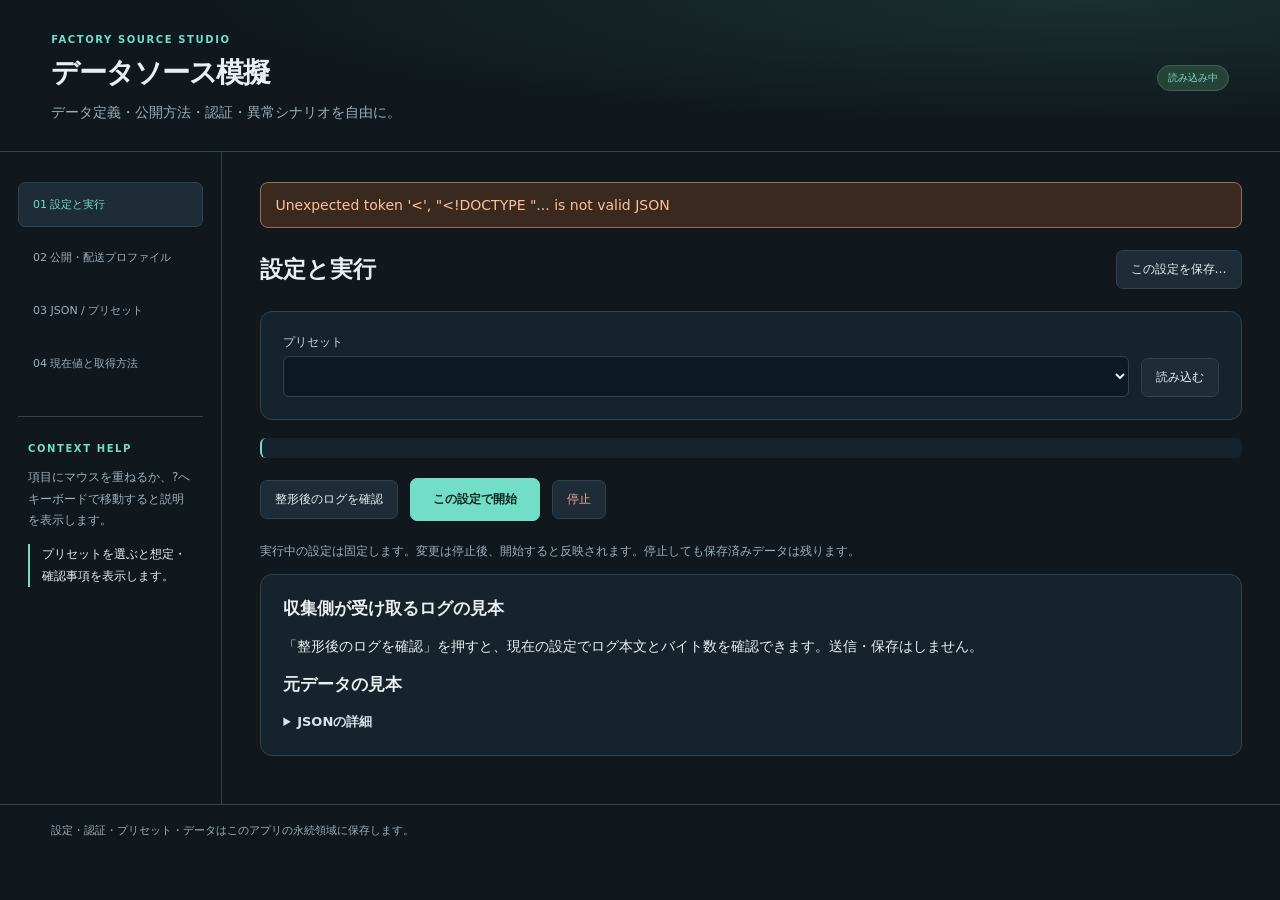
==== static/index.html @ 5a0f6f13 "ログの送信形式を確認しファイル書き込み失敗を再試行する" ====
<!doctype html>
<html lang="ja">
  <!-- 表示骨格とDOM識別子。app.jsが値を読み書きし、style.cssが配置を決める。 -->
  <head>
    <meta charset="utf-8" />
    <meta name="viewport" content="width=device-width,initial-scale=1" />
    <title>Factory Source Studio</title>
    <link rel="stylesheet" href="/static/style.css" />
    <script src="/static/app.js" defer></script>
  </head>
  <body>
    <header>
      <div>
        <span class="eyebrow">FACTORY SOURCE STUDIO</span>
        <h1 id="title">データソース模擬</h1>
        <p>データ定義・公開方法・認証・異常シナリオを自由に。</p>
      </div>
      <span id="status" class="badge">読み込み中</span>
    </header>
    <div class="layout">
      <!-- 設定・JSON・公開先などの画面切替と、現在の文脈に応じたヘルプ。 -->
      <aside>
        <nav>
          <button data-tab="generate" class="nav active">01 設定と実行</button
          ><button data-tab="profiles" class="nav">
            02 公開・配送プロファイル</button
          ><button data-tab="json" class="nav">03 JSON / プリセット</button
          ><button data-tab="monitor" class="nav">04 現在値と取得方法</button>
        </nav>
        <div class="aside-note">
          <span class="eyebrow">CONTEXT HELP</span>
          <p>
            項目にマウスを重ねるか、?へキーボードで移動すると説明を表示します。
          </p>
          <p id="contextHelp">プリセットを選ぶと想定・確認事項を表示します。</p>
        </div>
      </aside>
      <main>
        <div id="notice" role="status" aria-live="polite"></div>
        <section id="generate" class="tab active">
          <div class="section-head">
            <h2>設定と実行</h2>
            <button id="toJson">この設定を保存…</button>
          </div>
          <div class="toolbar card">
            <label>プリセット<select id="presetSelect"></select></label
            ><button id="loadPreset">読み込む</button>
          </div>
          <p id="presetDetails" class="note"></p>
          <form id="specForm"><div id="editor"></div></form>
          <div class="actionbar">
            <button id="preview">整形後のログを確認</button
            ><button id="start" class="primary">この設定で開始</button
            ><button id="stop" class="danger">停止</button>
          </div>
          <p class="muted">
            実行中の設定は固定します。変更は停止後、開始すると反映されます。停止しても保存済みデータは残ります。
          </p>
          <div class="card">
            <h3>収集側が受け取るログの見本</h3>
            <div id="logPreview" aria-live="polite">
              <p>「整形後のログを確認」を押すと、現在の設定でログ本文とバイト数を確認できます。送信・保存はしません。</p>
            </div>
            <h3>元データの見本</h3>
            <div id="previewTable" class="table-scroll"></div>
            <details>
              <summary>JSONの詳細</summary>
              <pre id="result"></pre>
            </details>
          </div>
        </section>
        <section id="profiles" class="tab">
          <div class="section-head">
            <h2>公開・配送・取得用の認証</h2>
            <button id="newProfile">＋ 新規</button>
          </div>
          <p class="intro">
            このアプリが公開するサーバーと、外部への配送先を設定します。管理画面はログイン不要です。保存後、停止・開始すると適用されます。
          </p>
          <div class="toolbar card">
            <label
              >保存済みプロファイル<select id="profileSelect"></select></label
            ><button id="editProfile">読み込む</button>
          </div>
          <form id="profileForm" class="card grid"></form>
          <p id="secretState" class="muted"></p>
          <div class="actionbar">
            <button id="saveProfile" class="primary">プロファイルを保存</button
            ><button id="exportProfile">認証情報なしでJSONを書き出す</button>
          </div>
          <details class="card">
            <summary>証明書・鍵・設定ファイルを配置</summary>
            <p class="muted">
              connection-files内へ権限600で保存します。内容は読み戻せません。同じ配置名で更新します。
            </p>
            <div class="grid">
              <label data-help="PEM/DER証明書、秘密鍵、CA証明書等。1MiBまで。"
                >ファイル<input id="certFile" type="file" /></label
              ><label
                data-help="connection-filesからの相対パス。例: server.der、server-key.pem。"
                >配置名<input id="certName" placeholder="server.der"
              /></label>
            </div>
            <button id="uploadFile">配置</button>
          </details>
        </section>
        <section id="json" class="tab">
          <h2>プリセットJSON</h2>
          <div class="card">
            <label
              data-help="保存するID。英数字・ハイフン・下線。同じIDは更新します。"
              >プリセットID<input id="presetId" value="my-preset" /></label
            ><label
              >JSONファイルを読み込む<input
                id="importJson"
                type="file"
                accept=".json,application/json" /></label
            ><label
              data-help="生成条件と設定を完全なJSONで編集。認証情報は別のプロファイルに保存します。"
              >設定JSON<textarea
                id="jsonText"
                rows="28"
                spellcheck="false"
                class="code"
              ></textarea>
            </label>
            <div class="actionbar">
              <button id="applyJson">JSONを画面へ反映</button
              ><button id="savePreset" class="primary">
                プリセットとして保存</button
              ><button id="exportJson">JSONを書き出す</button>
            </div>
          </div>
        </section>
        <section id="monitor" class="tab">
          <h2>現在値と取得方法</h2>
          <div class="card">
            <h3>公開インターフェース</h3>
            <pre id="interfaces"></pre>
            <p class="muted">
              HOSTとPORTはホスト側の公開アドレスに置き換えてください。取得用の認証はプロファイルで選択できます。
            </p>
          </div>
          <div class="card">
            <h3>最近のデータ</h3>
            <div id="currentTable" class="table-scroll"></div>
          </div>
          <details class="card">
            <summary>状態の詳細</summary>
            <pre id="stateJson"></pre>
          </details>
        </section>
      </main>
    </div>
    <div id="tooltip" role="tooltip" hidden></div>
    <footer>
      設定・認証・プリセット・データはこのアプリの永続領域に保存します。
    </footer>
  </body>
</html>
---- static/style.css ----
/* 画面共通の色・配置・入力部品を定義する。JSはactive等のクラスを切り替えるだけで、表示の見た目はここが担当する。 */
:root {
  color-scheme: dark;
  --bg: #10171d;
  --panel: #17232c;
  --panel2: #1d2c36;
  --line: #30434f;
  --ink: #e8f0f2;
  --muted: #9dafbb;
  --accent: #72dec7;
  --warn: #f7c783;
  font-family: Inter, "Noto Sans JP", system-ui, sans-serif;
  font-size: 14px;
}
* {
  box-sizing: border-box;
}
body {
  margin: 0;
  background: var(--bg);
  color: var(--ink);
}
header {
  padding: 30px 4vw 26px;
  border-bottom: 1px solid var(--line);
  display: flex;
  justify-content: space-between;
  align-items: center;
  background: radial-gradient(ellipse at 85% 0, #20473e88, transparent 60%);
}
h1 {
  font-size: 28px;
  letter-spacing: -0.04em;
  margin: 8px 0;
}
h2 {
  font-size: 23px;
  margin: 6px 0;
}
h3 {
  font-size: 17px;
  margin: 0 0 14px;
}
p {
  line-height: 1.8;
}
.eyebrow {
  font-size: 10px;
  letter-spacing: 0.16em;
  color: var(--accent);
  font-weight: 700;
}
.version {
  margin-left: 12px;
  color: var(--muted);
}
header p {
  margin: 0;
  color: var(--muted);
}
.layout {
  display: grid;
  grid-template-columns: 222px minmax(0, 1fr);
  max-width: 1500px;
  margin: auto;
}
aside {
  padding: 30px 18px;
  border-right: 1px solid var(--line);
}
nav {
  display: grid;
  gap: 8px;
}
.nav {
  display: flex;
  gap: 12px;
  padding: 14px;
  text-align: left;
  border: 1px solid transparent;
  background: none;
  color: var(--muted);
  font-size: 11px;
}
.nav span {
  font-size: 13px;
}
.nav.active {
  background: var(--panel2);
  border-color: var(--line);
  color: var(--accent);
}
.aside-note {
  border-top: 1px solid var(--line);
  margin-top: 30px;
  padding: 24px 10px;
  color: var(--muted);
  font-size: 12px;
}
#contextHelp {
  color: var(--ink);
  border-left: 2px solid var(--accent);
  padding-left: 12px;
  overflow-wrap: anywhere;
}
main {
  padding: 30px clamp(16px, 3vw, 42px);
  min-width: 0;
}
.section-head {
  display: flex;
  justify-content: space-between;
  align-items: center;
  gap: 16px;
  margin-bottom: 20px;
}
.card {
  padding: 22px;
  background: var(--panel);
  border: 1px solid var(--line);
  border-radius: 12px;
  margin-bottom: 18px;
}
.grid {
  display: grid;
  grid-template-columns: repeat(auto-fit, minmax(min(230px, 100%), 1fr));
  gap: 18px;
}
.control {
  min-width: 0;
}
label,
.field-label {
  display: block;
  font-size: 12px;
  font-weight: 500;
  color: #c7d6dc;
}
input,
select,
textarea {
  width: 100%;
  border: 1px solid var(--line);
  border-radius: 6px;
  background: #0e1a23;
  color: var(--ink);
  padding: 11px;
  margin-top: 8px;
  font: inherit;
  font-size: 13px;
  min-width: 0;
}
input[type="checkbox"] {
  width: 18px;
  height: 18px;
  margin: 0 8px 0 0;
  accent-color: var(--accent);
  vertical-align: middle;
}
input[type="file"] {
  padding: 8px;
}
textarea {
  resize: vertical;
  line-height: 1.6;
  font-family: ui-monospace, SFMono-Regular, monospace;
}
input:focus,
select:focus,
textarea:focus,
button:focus-visible,
.help:focus {
  outline: 2px solid var(--accent);
  outline-offset: 2px;
}
input:invalid,
textarea:invalid {
  border-color: #da826c;
}
button {
  cursor: pointer;
  background: var(--panel2);
  border: 1px solid var(--line);
  border-radius: 7px;
  color: var(--ink);
  padding: 10px 14px;
  font: inherit;
  font-size: 12px;
  white-space: normal;
}
button:hover {
  border-color: var(--accent);
  color: var(--accent);
}
button:disabled {
  opacity: 0.45;
  cursor: wait;
}
.primary {
  background: var(--accent);
  color: #0f2923;
  font-weight: 700;
  border-color: var(--accent);
  padding: 12px 22px;
}
.primary:hover {
  background: #a6f4e3;
  color: #0f2923;
}
.secondary {
  border-color: var(--accent);
  color: var(--accent);
}
.ghost {
  background: transparent;
  color: var(--muted);
}
.danger {
  color: #ffa58e;
}
.toolbar,
.actionbar {
  display: flex;
  align-items: end;
  gap: 12px;
  flex-wrap: wrap;
}
.actionbar {
  margin: 20px 0;
  align-items: center;
}
.toolbar .compact {
  min-width: 220px;
  flex: 1;
}
.toolbar select {
  margin-top: 5px;
}
.toolbar label {
  flex: 1;
  min-width: 150px;
}
.muted {
  color: var(--muted);
  font-size: 12px;
  line-height: 1.7;
}
.intro {
  color: var(--muted);
  margin-top: -8px;
}
.badge {
  display: inline-block;
  background: #264338;
  color: var(--accent);
  border: 1px solid #3c6353;
  border-radius: 24px;
  font-size: 10px;
  padding: 5px 10px;
  white-space: nowrap;
}
.tab {
  display: none;
}
.tab.active {
  display: block;
}
.help {
  display: inline-flex;
  align-items: center;
  justify-content: center;
  border: 1px solid #5c7482;
  color: var(--muted);
  width: 16px;
  height: 16px;
  border-radius: 50%;
  font-size: 10px;
  margin-left: 6px;
  cursor: help;
}
.hint {
  position: relative;
}
.hint:hover > .field-label,
.hint:hover > label {
  color: var(--accent);
}
#tooltip {
  position: fixed;
  z-index: 1000;
  background: #e0f2ec;
  color: #17362d;
  border: 1px solid var(--accent);
  padding: 15px 17px;
  border-radius: 9px;
  box-shadow: 0 8px 40px #0008;
  max-width: min(390px, calc(100vw - 24px));
  font-size: 12px;
  line-height: 1.8;
  white-space: pre-wrap;
  overflow-wrap: anywhere;
  pointer-events: none;
}
details > summary {
  cursor: pointer;
  color: #d6e5e9;
  font-weight: 600;
  font-size: 13px;
  line-height: 1.8;
}
details[open] > summary {
  margin-bottom: 20px;
}
.subsection {
  grid-column: 1/-1;
  border-top: 1px solid var(--line);
  padding-top: 18px;
}
.field-card {
  border: 1px solid var(--line);
  border-radius: 8px;
  padding: 16px;
  margin-bottom: 12px;
  background: #121e27;
}
.field-head {
  display: grid;
  grid-template-columns: 1.2fr 1fr 1.25fr auto;
  gap: 12px;
  align-items: end;
  margin-bottom: 14px;
}
.field-actions {
  display: flex;
  gap: 5px;
  padding-bottom: 2px;
}
.field-actions button {
  padding: 9px;
}
.field-list {
  margin-top: 18px;
}
.json-hint {
  font-size: 10px;
  color: var(--muted);
  margin-top: 5px;
}
.checklabel {
  display: flex;
  align-items: center;
  margin: 12px 0;
  font-size: 12px;
}
.profile-list {
  display: grid;
  grid-template-columns: repeat(auto-fill, minmax(220px, 1fr));
  gap: 12px;
  margin-bottom: 20px;
}
.profile {
  padding: 15px;
  display: flex;
  flex-direction: column;
  gap: 10px;
  text-align: left;
}
.profile.active {
  border-color: var(--accent);
  background: #203930;
}
pre {
  font-size: 12px;
  line-height: 1.7;
  white-space: pre-wrap;
  overflow-wrap: anywhere;
  max-height: 500px;
  overflow: auto;
  background: #0c161e;
  border-radius: 6px;
  padding: 16px;
}
.code {
  font-size: 12px;
  tab-size: 2;
}
.table-scroll {
  overflow: auto;
  max-height: 350px;
}
table {
  border-collapse: collapse;
  width: 100%;
  font-size: 12px;
}
th,
td {
  text-align: left;
  padding: 10px;
  border-bottom: 1px solid var(--line);
  white-space: nowrap;
  max-width: 360px;
  overflow: hidden;
  text-overflow: ellipsis;
}
th {
  color: var(--accent);
  font-size: 11px;
}
#notice:not(:empty) {
  border: 1px solid #527167;
  background: #1c352c;
  color: #b5f6dc;
  border-radius: 8px;
  padding: 14px;
  margin-bottom: 20px;
  white-space: pre-wrap;
  overflow-wrap: anywhere;
}
#notice.error {
  border-color: #a36b56;
  background: #39291f;
  color: #ffbf9f;
}
.job-progress {
  height: 6px;
  background: #0b171d;
  border-radius: 6px;
  overflow: hidden;
  margin: 14px 0;
}
.job-progress > div {
  height: 100%;
  background: var(--accent);
}
.stats {
  display: flex;
  gap: 30px;
  flex-wrap: wrap;
}
.stats b {
  display: block;
  font-size: 24px;
  color: var(--accent);
  margin-top: 5px;
}
.note {
  color: var(--muted);
  font-size: 12px;
  line-height: 1.8;
}
footer {
  border-top: 1px solid var(--line);
  padding: 18px 4vw;
  color: var(--muted);
  font-size: 11px;
}
#secretState {
  overflow-wrap: anywhere;
}
[hidden] {
  display: none !important;
}
@media (min-width: 1100px) {
  .grid {
    grid-template-columns: repeat(3, minmax(0, 1fr));
  }
}
@media (max-width: 760px) {
  header {
    padding: 20px;
  }
  h1 {
    font-size: 23px;
  }
  .layout {
    display: block;
  }
  aside {
    padding: 12px 16px;
    border-right: 0;
    border-bottom: 1px solid var(--line);
  }
  nav {
    display: flex;
    overflow-x: auto;
  }
  .nav {
    padding: 10px;
    flex-shrink: 0;
  }
  .nav span {
    font-size: 11px;
  }
  .aside-note {
    display: none;
  }
  main {
    padding: 22px 16px;
  }
  .section-head {
    align-items: start;
  }
  .section-head > .muted {
    display: none;
  }
  .card {
    padding: 16px;
  }
  .field-head {
    grid-template-columns: 1fr 1fr;
  }
  .field-head > .control:first-child {
    grid-column: 1/-1;
  }
  .field-actions {
    grid-column: 1/-1;
  }
  .toolbar {
    align-items: center;
  }
  .toolbar .compact {
    min-width: 150px;
  }
  .actionbar .muted {
    width: 100%;
  }
}

#presetDetails {
  white-space: pre-wrap;
  border-left: 2px solid var(--accent);
  padding: 10px 18px;
  line-height: 1.9;
  background: var(--panel);
  border-radius: 6px;
}
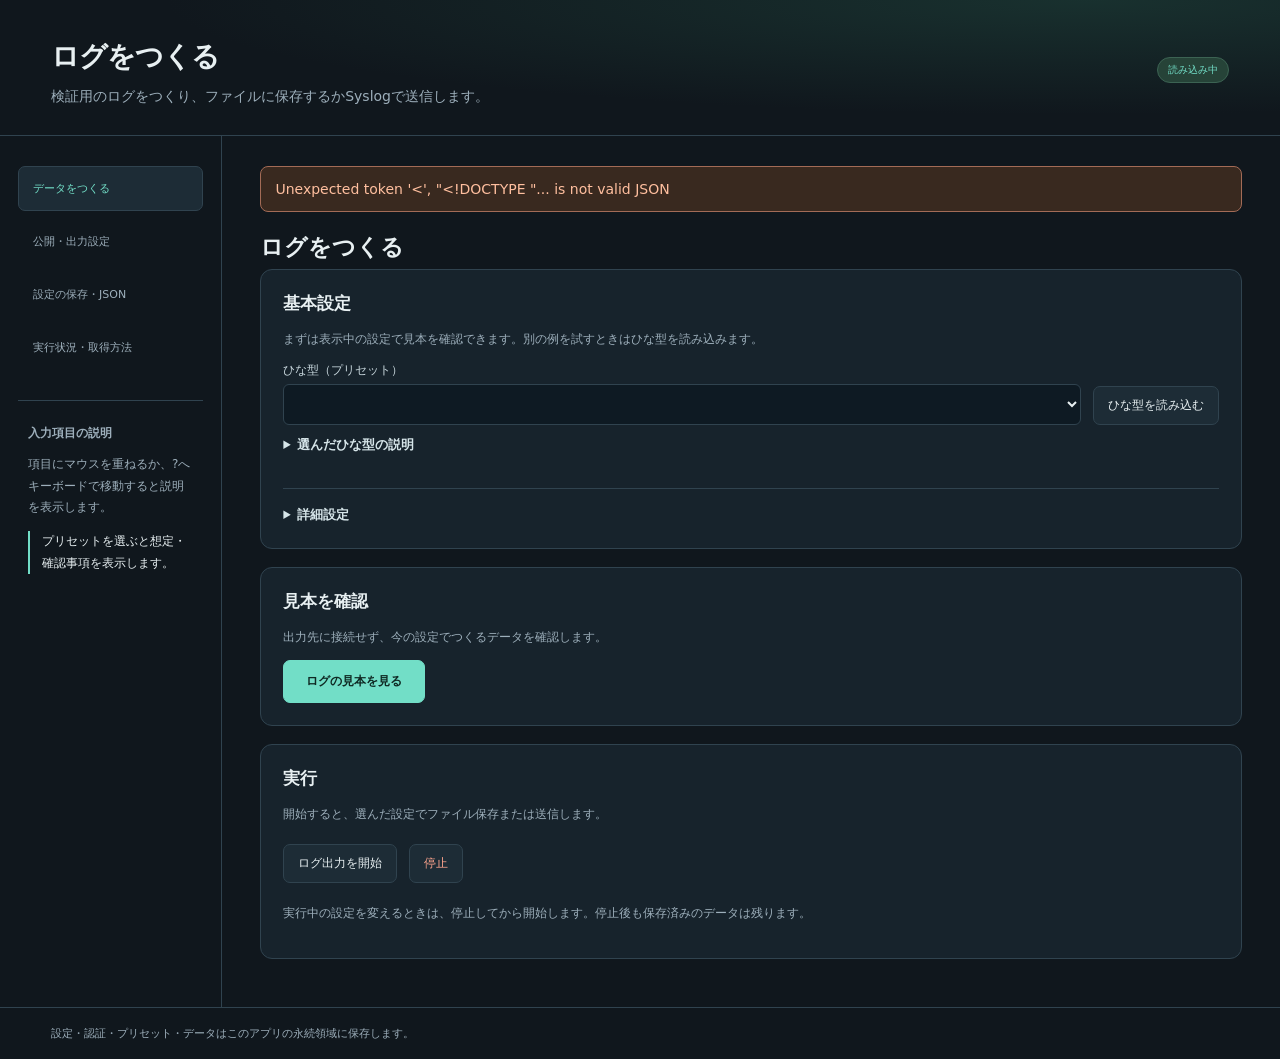
==== commit 7bee485e: "基本設定と詳細設定で操作画面を整理" ====
--- a/static/index.html
+++ b/static/index.html
@@ -11,24 +11,23 @@
   <body>
     <header>
       <div>
-        <span class="eyebrow">FACTORY SOURCE STUDIO</span>
-        <h1 id="title">データソース模擬</h1>
-        <p>データ定義・公開方法・認証・異常シナリオを自由に。</p>
+        <h1 id="title">ログをつくる</h1>
+        <p>検証用のログをつくり、ファイルに保存するかSyslogで送信します。</p>
       </div>
       <span id="status" class="badge">読み込み中</span>
     </header>
     <div class="layout">
       <!-- 設定・JSON・公開先などの画面切替と、現在の文脈に応じたヘルプ。 -->
       <aside>
-        <nav>
-          <button data-tab="generate" class="nav active">01 設定と実行</button
+        <nav aria-label="メインメニュー">
+          <button data-tab="generate" class="nav active">データをつくる</button
           ><button data-tab="profiles" class="nav">
-            02 公開・配送プロファイル</button
-          ><button data-tab="json" class="nav">03 JSON / プリセット</button
-          ><button data-tab="monitor" class="nav">04 現在値と取得方法</button>
+            公開・出力設定</button
+          ><button data-tab="json" class="nav">設定の保存・JSON</button
+          ><button data-tab="monitor" class="nav">実行状況・取得方法</button>
         </nav>
         <div class="aside-note">
-          <span class="eyebrow">CONTEXT HELP</span>
+          <strong>入力項目の説明</strong>
           <p>
             項目にマウスを重ねるか、?へキーボードで移動すると説明を表示します。
           </p>
@@ -38,36 +37,54 @@
       <main>
         <div id="notice" role="status" aria-live="polite"></div>
         <section id="generate" class="tab active">
-          <div class="section-head">
-            <h2>設定と実行</h2>
-            <button id="toJson">この設定を保存…</button>
-          </div>
-          <div class="toolbar card">
-            <label>プリセット<select id="presetSelect"></select></label
-            ><button id="loadPreset">読み込む</button>
-          </div>
-          <p id="presetDetails" class="note"></p>
-          <form id="specForm"><div id="editor"></div></form>
-          <div class="actionbar">
-            <button id="preview">整形後のログを確認</button
-            ><button id="start" class="primary">この設定で開始</button
-            ><button id="stop" class="danger">停止</button>
-          </div>
-          <p class="muted">
-            実行中の設定は固定します。変更は停止後、開始すると反映されます。停止しても保存済みデータは残ります。
-          </p>
-          <div class="card">
+          <h2>ログをつくる</h2>
+          <section class="card" aria-labelledby="basicTitle">
+            <h3 id="basicTitle">基本設定</h3>
+            <p class="muted">まずは表示中の設定で見本を確認できます。別の例を試すときはひな型を読み込みます。</p>
+            <div class="toolbar">
+              <label>ひな型（プリセット）<select id="presetSelect"></select></label>
+              <button id="loadPreset" type="button">ひな型を読み込む</button>
+            </div>
+            <details class="preset-help">
+              <summary>選んだひな型の説明</summary>
+              <p id="presetDetails" class="note"></p>
+            </details>
+            <form id="specForm" novalidate>
+              <div id="basicEditor" class="grid"></div>
+              <details id="advancedSettings">
+                <summary>詳細設定</summary>
+                <p class="muted">項目・生成ルール・実行条件・異常データなどを編集できます。</p>
+                <div id="editor" class="grid"></div>
+                <button id="toJson" type="button">設定を保存・JSONで編集</button>
+              </details>
+            </form>
+          </section>
+          <section class="card" aria-labelledby="reviewTitle">
+            <h3 id="reviewTitle">見本を確認</h3>
+            <p class="muted">出力先に接続せず、今の設定でつくるデータを確認します。</p>
+            <button id="preview" class="primary" type="button">ログの見本を見る</button>
+          </section>
+          <section id="previewResults" class="card" tabindex="-1" aria-label="プレビュー結果" hidden>
             <h3>収集側が受け取るログの見本</h3>
             <div id="logPreview" aria-live="polite">
               <p>「整形後のログを確認」を押すと、現在の設定でログ本文とバイト数を確認できます。送信・保存はしません。</p>
             </div>
             <h3>元データの見本</h3>
-            <div id="previewTable" class="table-scroll"></div>
+            <div id="previewTable" class="table-scroll" tabindex="0" role="region" aria-label="生成データの見本"></div>
             <details>
               <summary>JSONの詳細</summary>
               <pre id="result"></pre>
             </details>
-          </div>
+          </section>
+          <section class="card" aria-labelledby="runTitle">
+            <h3 id="runTitle">実行</h3>
+            <p class="muted">開始すると、選んだ設定でファイル保存または送信します。</p>
+            <div class="actionbar">
+              <button id="start" type="button">ログ出力を開始</button>
+              <button id="stop" class="danger" type="button">停止</button>
+            </div>
+            <p class="muted">実行中の設定を変えるときは、停止してから開始します。停止後も保存済みのデータは残ります。</p>
+          </section>
         </section>
         <section id="profiles" class="tab">
           <div class="section-head">
--- a/static/style.css
+++ b/static/style.css
@@ -535,3 +535,32 @@
   background: var(--panel);
   border-radius: 6px;
 }
+
+#basicEditor {
+  margin-block: 16px;
+  grid-template-columns: repeat(auto-fit, minmax(min(100%, 13rem), 1fr));
+}
+#advancedSettings {
+  border-top: 1px solid var(--line);
+  padding-top: 14px;
+}
+#advancedSettings #toJson {
+  margin-top: 14px;
+}
+.preset-help {
+  margin-top: 8px;
+}
+#previewResults:focus-visible {
+  outline: 2px solid var(--accent);
+}
+
+@media (max-width: 520px) {
+  nav {
+    display: grid;
+    grid-template-columns: repeat(2, minmax(0, 1fr));
+  }
+  .nav {
+    min-width: 0;
+    white-space: normal;
+  }
+}
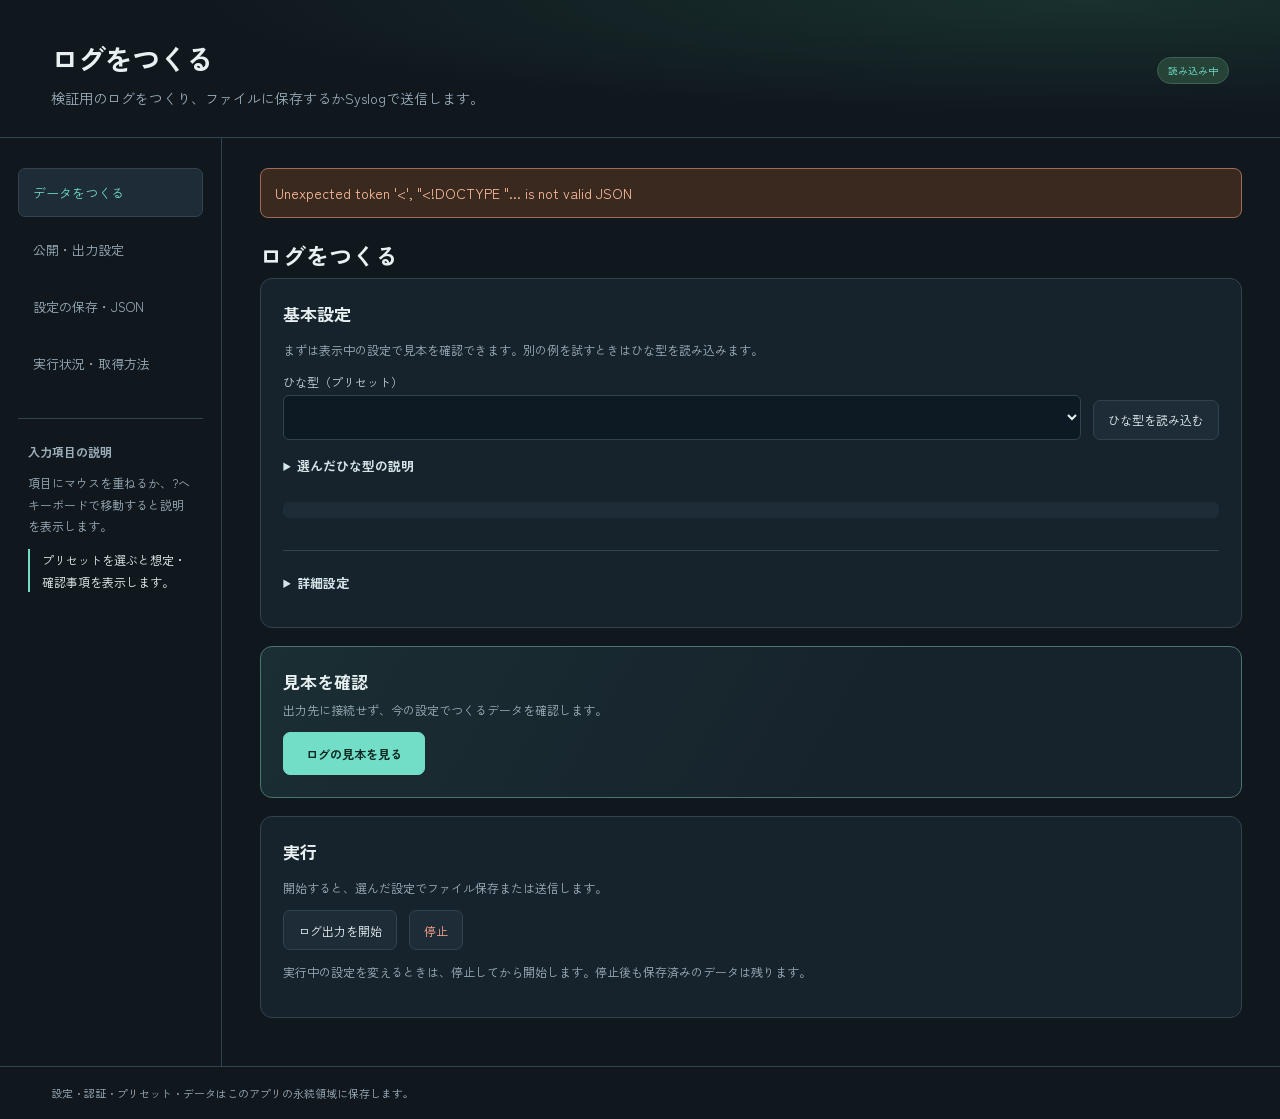
==== commit 3d586665: "注釈付き操作ガイドと日本語の画面表示を整える" ====
--- a/static/index.html
+++ b/static/index.html
@@ -49,6 +49,7 @@
               <summary>選んだひな型の説明</summary>
               <p id="presetDetails" class="note"></p>
             </details>
+            <p id="editingPreset" class="editing-preset"></p>
             <form id="specForm" novalidate>
               <div id="basicEditor" class="grid"></div>
               <details id="advancedSettings">
@@ -59,7 +60,7 @@
               </details>
             </form>
           </section>
-          <section class="card" aria-labelledby="reviewTitle">
+          <section class="card preview-step" aria-labelledby="reviewTitle">
             <h3 id="reviewTitle">見本を確認</h3>
             <p class="muted">出力先に接続せず、今の設定でつくるデータを確認します。</p>
             <button id="preview" class="primary" type="button">ログの見本を見る</button>
@@ -76,7 +77,7 @@
               <pre id="result"></pre>
             </details>
           </section>
-          <section class="card" aria-labelledby="runTitle">
+          <section class="card run-step" aria-labelledby="runTitle">
             <h3 id="runTitle">実行</h3>
             <p class="muted">開始すると、選んだ設定でファイル保存または送信します。</p>
             <div class="actionbar">
--- a/static/style.css
+++ b/static/style.css
@@ -1,3 +1,17 @@
+@font-face {
+  font-family: "Zen Kaku Gothic New";
+  src: url("/static/fonts/zen-kaku-gothic-new-regular.woff2") format("woff2");
+  font-style: normal;
+  font-weight: 400 500;
+  font-display: swap;
+}
+@font-face {
+  font-family: "Zen Kaku Gothic New";
+  src: url("/static/fonts/zen-kaku-gothic-new-bold.woff2") format("woff2");
+  font-style: normal;
+  font-weight: 600 800;
+  font-display: swap;
+}
 /* 画面共通の色・配置・入力部品を定義する。JSはactive等のクラスを切り替えるだけで、表示の見た目はここが担当する。 */
 :root {
   color-scheme: dark;
@@ -9,7 +23,7 @@
   --muted: #9dafbb;
   --accent: #72dec7;
   --warn: #f7c783;
-  font-family: Inter, "Noto Sans JP", system-ui, sans-serif;
+  font-family: "Zen Kaku Gothic New", "Hiragino Sans", "Yu Gothic", "Meiryo", system-ui, sans-serif;
   font-size: 14px;
 }
 * {
@@ -163,7 +177,7 @@
 textarea {
   resize: vertical;
   line-height: 1.6;
-  font-family: ui-monospace, SFMono-Regular, monospace;
+  font-family: ui-monospace, SFMono-Regular, Consolas, "Zen Kaku Gothic New", "Yu Gothic", monospace;
 }
 input:focus,
 select:focus,
@@ -564,3 +578,62 @@
     white-space: normal;
   }
 }
+
+header {
+  gap: 16px;
+}
+header > div {
+  min-width: 0;
+}
+header > .badge {
+  flex-shrink: 0;
+}
+.nav {
+  min-height: 44px;
+  font-size: 13px;
+  align-items: center;
+}
+#generate button,
+#generate summary {
+  min-height: 40px;
+}
+#generate summary {
+  padding-block: 8px;
+  line-height: 1.6;
+}
+#generate summary:focus-visible,
+#generate .table-scroll:focus-visible {
+  outline: 2px solid var(--accent);
+  outline-offset: 3px;
+}
+.preview-step {
+  border-color: #49766e;
+  background: linear-gradient(120deg, #1a2e33, var(--panel) 60%);
+}
+.preview-step h3 {
+  margin-bottom: 6px;
+}
+.preview-step .muted {
+  margin-top: 0;
+}
+.run-step .actionbar {
+  margin: 12px 0;
+}
+@media (max-width: 520px) {
+  header {
+    flex-direction: column;
+    align-items: flex-start;
+    gap: 10px;
+  }
+  #generate .toolbar > label {
+    flex-basis: 100%;
+  }
+}
+
+.editing-preset {
+  margin: 14px 0 0;
+  padding: 8px 10px;
+  background: var(--panel2);
+  border-radius: 6px;
+  overflow-wrap: anywhere;
+}
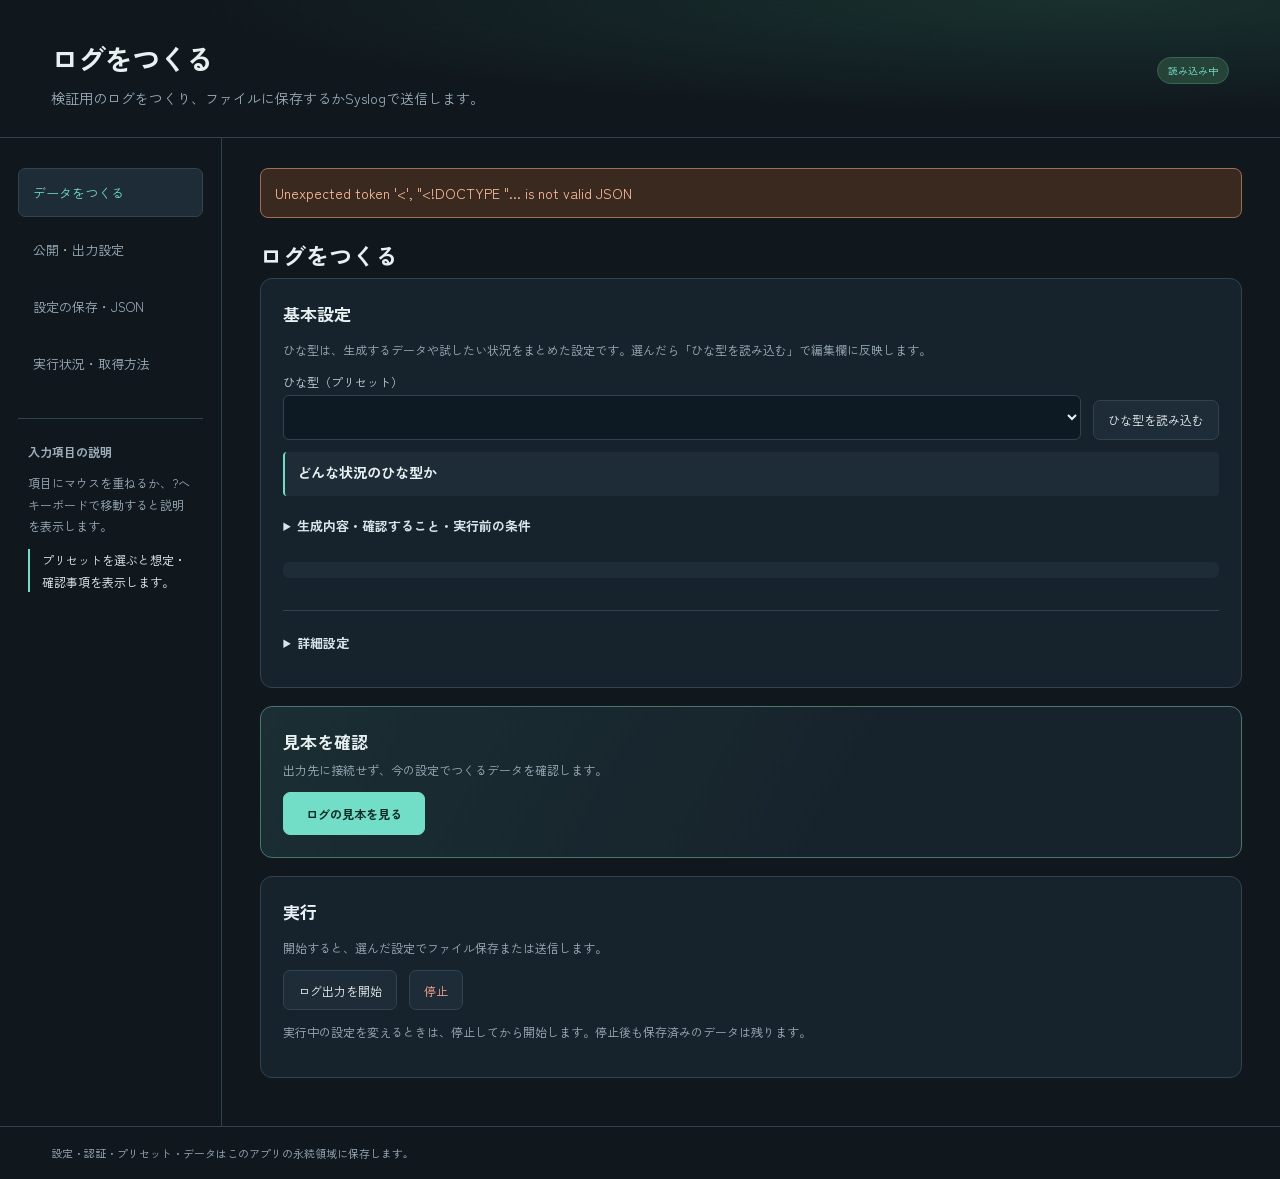
==== commit c9c6d214: "Explain presets and advanced settings with annotated screenshots" ====
--- a/static/index.html
+++ b/static/index.html
@@ -40,13 +40,17 @@
           <h2>ログをつくる</h2>
           <section class="card" aria-labelledby="basicTitle">
             <h3 id="basicTitle">基本設定</h3>
-            <p class="muted">まずは表示中の設定で見本を確認できます。別の例を試すときはひな型を読み込みます。</p>
+            <p class="muted">ひな型は、生成するデータや試したい状況をまとめた設定です。選んだら「ひな型を読み込む」で編集欄に反映します。</p>
             <div class="toolbar">
               <label>ひな型（プリセット）<select id="presetSelect"></select></label>
               <button id="loadPreset" type="button">ひな型を読み込む</button>
             </div>
-            <details class="preset-help">
-              <summary>選んだひな型の説明</summary>
+            <div class="preset-scenario">
+              <strong>どんな状況のひな型か</strong>
+              <p id="presetScenario" aria-live="polite"></p>
+            </div>
+            <details id="presetDetailsPanel" class="preset-help">
+              <summary>生成内容・確認すること・実行前の条件</summary>
               <p id="presetDetails" class="note"></p>
             </details>
             <p id="editingPreset" class="editing-preset"></p>
@@ -125,10 +129,22 @@
         <section id="json" class="tab">
           <h2>プリセットJSON</h2>
           <div class="card">
+            <section id="presetMetadata" aria-label="ひな型を保存">
+              <h3>ひな型を保存</h3>
+              <p class="muted">新しく保存するときは、既存のひな型と異なるIDを使います。</p>
+              <div class="preset-metadata-fields">
+                <div class="control"><label for="presetId">プリセットID</label>
+                  <input id="presetId" maxlength="64" placeholder="my-preset" />
+                </div>
+                <div class="control"><label for="presetDisplayName">ひな型の表示名（任意）</label>
+                  <input id="presetDisplayName" maxlength="120" placeholder="今の名前を使う場合は空欄" />
+                </div>
+              </div>
+              <label for="presetPurpose">想定する状況（任意）</label>
+              <textarea id="presetPurpose" maxlength="1000" rows="2" placeholder="何を試すのか、結果のどこを見るのか"></textarea>
+              <button id="savePreset" class="primary" type="button">ひな型として保存</button>
+            </section>
             <label
-              data-help="保存するID。英数字・ハイフン・下線。同じIDは更新します。"
-              >プリセットID<input id="presetId" value="my-preset" /></label
-            ><label
               >JSONファイルを読み込む<input
                 id="importJson"
                 type="file"
@@ -143,10 +159,8 @@
               ></textarea>
             </label>
             <div class="actionbar">
-              <button id="applyJson">JSONを画面へ反映</button
-              ><button id="savePreset" class="primary">
-                プリセットとして保存</button
-              ><button id="exportJson">JSONを書き出す</button>
+              <button id="applyJson">JSONを画面へ反映</button>
+              <button id="exportJson">JSONを書き出す</button>
             </div>
           </div>
         </section>
--- a/static/style.css
+++ b/static/style.css
@@ -637,3 +637,30 @@
   border-radius: 6px;
   overflow-wrap: anywhere;
 }
+
+.preset-scenario {
+  margin: 12px 0;
+  padding: 10px 12px;
+  border-left: 2px solid var(--accent);
+  border-radius: 4px;
+  background: var(--panel2);
+  overflow-wrap: anywhere;
+}
+.preset-scenario p {
+  margin: 4px 0 0;
+  white-space: pre-wrap;
+}
+
+#presetMetadata {
+  margin-bottom: 18px;
+}
+#presetMetadata > label,
+#presetMetadata > button {
+  margin-top: 12px;
+}
+
+.preset-metadata-fields {
+  display: grid;
+  grid-template-columns: repeat(auto-fit, minmax(min(250px, 100%), 1fr));
+  gap: 12px 18px;
+}
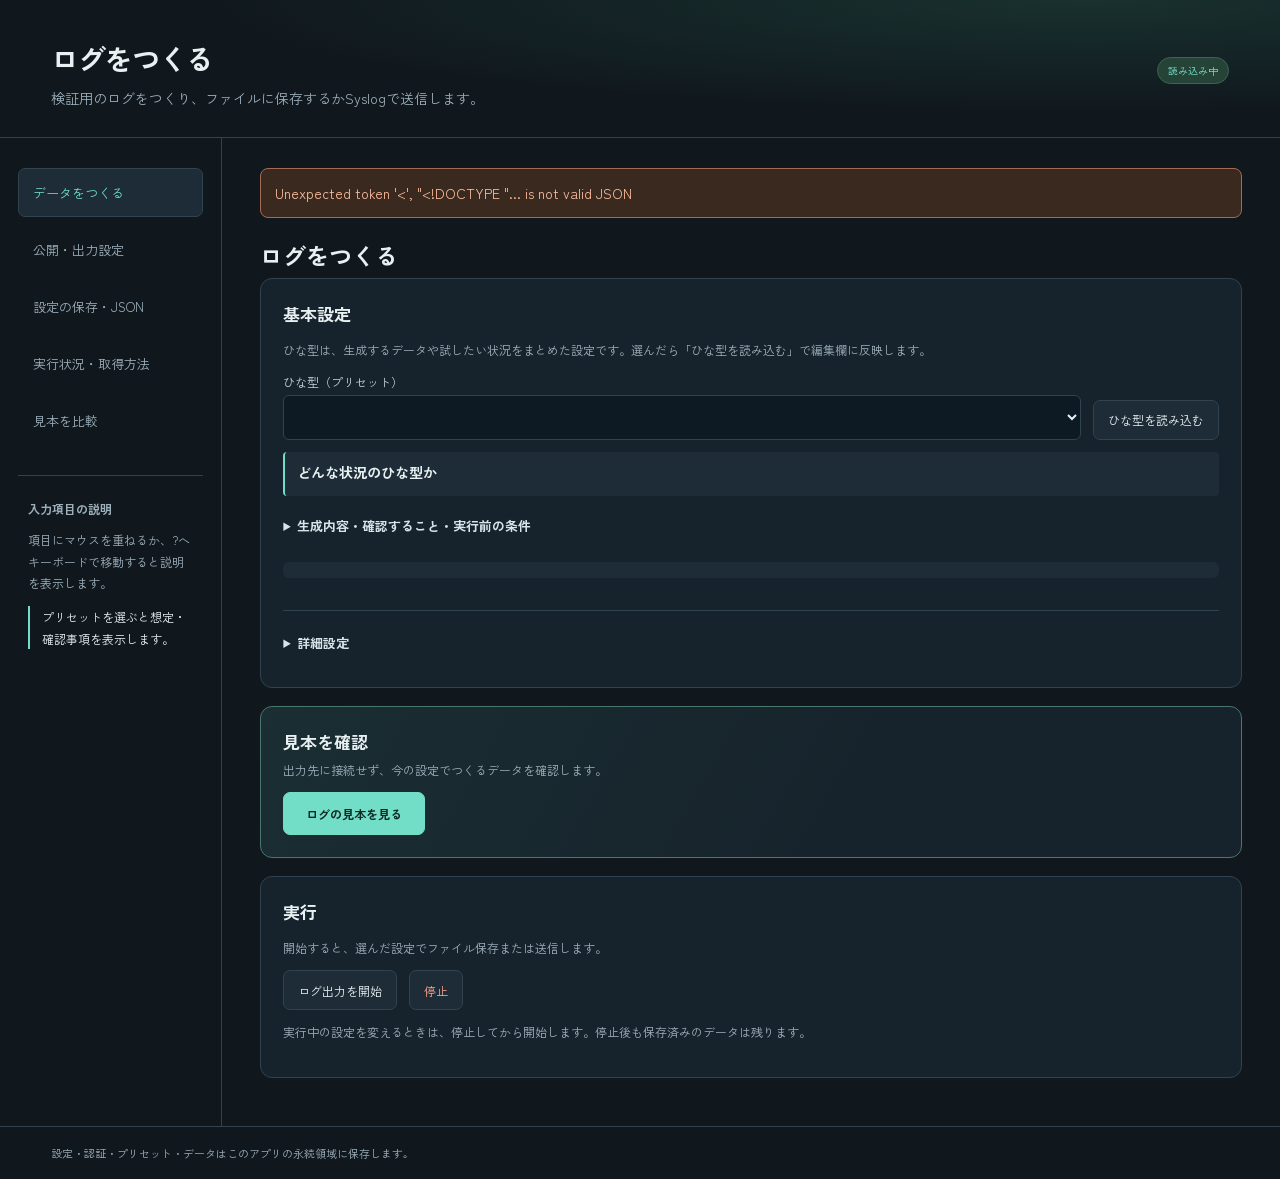
==== commit 6fd414f4: "Add searchable presets and side-by-side preview comparison" ====
--- a/static/index.html
+++ b/static/index.html
@@ -6,6 +6,7 @@
     <meta name="viewport" content="width=device-width,initial-scale=1" />
     <title>Factory Source Studio</title>
     <link rel="stylesheet" href="/static/style.css" />
+    <script src="/static/comparison.js" defer></script>
     <script src="/static/app.js" defer></script>
   </head>
   <body>
@@ -25,6 +26,7 @@
             公開・出力設定</button
           ><button data-tab="json" class="nav">設定の保存・JSON</button
           ><button data-tab="monitor" class="nav">実行状況・取得方法</button>
+          <button class="nav" type="button" data-tab="comparison">見本を比較</button>
         </nav>
         <div class="aside-note">
           <strong>入力項目の説明</strong>
@@ -182,6 +184,58 @@
             <pre id="stateJson"></pre>
           </details>
         </section>
+        <section id="comparison" class="tab" aria-labelledby="comparisonTitle">
+          <h2 id="comparisonTitle">見本を比較</h2>
+          <p class="muted">見本のサイズや重複・書式不正、ファイルの切り替え条件を比べます。 ここではファイル出力、DBへの書き込み、配信を行いません。</p>
+          <section class="card" aria-labelledby="comparisonCatalogTitle">
+            <h3 id="comparisonCatalogTitle">ひな型を探す</h3>
+            <div class="comparison-controls">
+              <label class="comparison-search" for="comparisonSearch">
+                名前・ID・用途
+                <input id="comparisonSearch" type="search" placeholder="例：正常、異常、設備" />
+              </label>
+              <label class="comparison-check">
+                <input id="comparisonFavoritesOnly" type="checkbox" />
+                お気に入りのみ
+              </label>
+            </div>
+            <p id="comparisonMatches" class="muted" aria-live="polite"></p>
+            <ul id="comparisonCatalog" class="comparison-catalog" aria-label="比較に選べるひな型"></ul>
+          </section>
+          <section class="card" aria-labelledby="comparisonRunTitle">
+            <h3 id="comparisonRunTitle">比較する条件</h3>
+            <label class="comparison-check">
+              <input id="comparisonCurrent" type="checkbox" />
+              編集中の設定を含める
+            </label>
+            <p id="comparisonCount" class="muted"></p>
+            <ul id="comparisonSelection" class="comparison-selection" aria-label="選んだひな型"></ul>
+            <div class="comparison-actions">
+              <button id="comparisonRun" type="button" class="primary" disabled>見本を比較</button>
+              <button id="comparisonClear" type="button" disabled>選択を解除</button>
+              <button id="comparisonStop" type="button" hidden>残りを中止</button>
+            </div>
+            <p id="comparisonStatus" class="muted" role="status"></p>
+          </section>
+          <section id="comparisonResults" class="card" aria-labelledby="comparisonResultsTitle" hidden>
+            <h3 id="comparisonResultsTitle">比較結果</h3>
+            <p class="muted">プレビュー時点の設定と見本の集計です。実行時の性能・到達・書き込みは別途確認します。</p>
+            <div class="comparison-controls">
+              <label class="comparison-check">
+                <input id="comparisonDifferences" type="checkbox" />
+                差がある項目だけ
+              </label>
+              <div class="comparison-actions">
+                <button id="comparisonCSV" type="button">CSVを保存</button>
+                <button id="comparisonJSON" type="button">JSONを保存</button>
+              </div>
+            </div>
+            <p id="comparisonDelta" class="muted" aria-live="polite"></p>
+            <div class="comparison-table" tabindex="0" role="region" aria-label="比較結果の表">
+              <table><thead></thead><tbody></tbody></table>
+            </div>
+          </section>
+        </section>
       </main>
     </div>
     <div id="tooltip" role="tooltip" hidden></div>
--- a/static/style.css
+++ b/static/style.css
@@ -664,3 +664,103 @@
   grid-template-columns: repeat(auto-fit, minmax(min(250px, 100%), 1fr));
   gap: 12px 18px;
 }
+
+/* ひな型カタログとプレビュー比較 */
+#comparison[hidden],
+#comparison [hidden] {
+  display: none;
+}
+.comparison-controls,
+.comparison-actions,
+.comparison-selection {
+  display: flex;
+  flex-wrap: wrap;
+  align-items: center;
+  gap: 8px 12px;
+}
+.comparison-search {
+  flex: 1 1 230px;
+  min-width: 0;
+}
+.comparison-check {
+  display: inline-flex;
+  align-items: center;
+  gap: 8px;
+}
+.comparison-check input,
+.comparison-catalog input {
+  width: auto;
+  min-width: 1rem;
+  flex: 0 0 auto;
+  accent-color: #76dacc;
+}
+.comparison-catalog,
+.comparison-selection {
+  list-style: none;
+  margin: 8px 0 14px;
+  padding: 0;
+}
+.comparison-catalog {
+  max-height: 23rem;
+  overflow: auto;
+  scrollbar-gutter: stable;
+}
+.comparison-catalog > li {
+  display: flex;
+  flex-wrap: wrap;
+  align-items: flex-start;
+  gap: 8px 12px;
+  border-top: 1px solid var(--line, #37525f);
+  padding: 10px 2px;
+  overflow-wrap: anywhere;
+}
+.comparison-catalog label {
+  flex: 1 1 230px;
+  display: flex;
+  align-items: flex-start;
+  gap: 8px;
+  min-width: 0;
+}
+.comparison-catalog label > span {
+  min-width: 0;
+}
+.comparison-catalog small,
+.comparison-table small,
+.comparison-scenario {
+  display: block;
+  color: var(--muted, #a9bcc7);
+}
+.comparison-scenario {
+  margin-top: 4px;
+}
+.comparison-catalog button,
+.comparison-actions button {
+  max-width: 100%;
+  white-space: normal;
+}
+.comparison-catalog button[aria-pressed="true"],
+.comparison-selection li {
+  border: 1px solid #66b4ac;
+  border-radius: 8px;
+  background: rgba(59, 178, 160, 0.15);
+}
+.comparison-selection li {
+  padding: 4px 8px;
+  overflow-wrap: anywhere;
+  min-width: 0;
+  max-width: 100%;
+}
+.comparison-table {
+  overflow: auto;
+  margin-top: 14px;
+}
+.comparison-table table {
+  min-width: 480px;
+}
+.comparison-table th {
+  min-width: 128px;
+  overflow-wrap: anywhere;
+}
+.comparison-table .comparison-changed {
+  background: rgba(59, 178, 160, 0.14);
+}
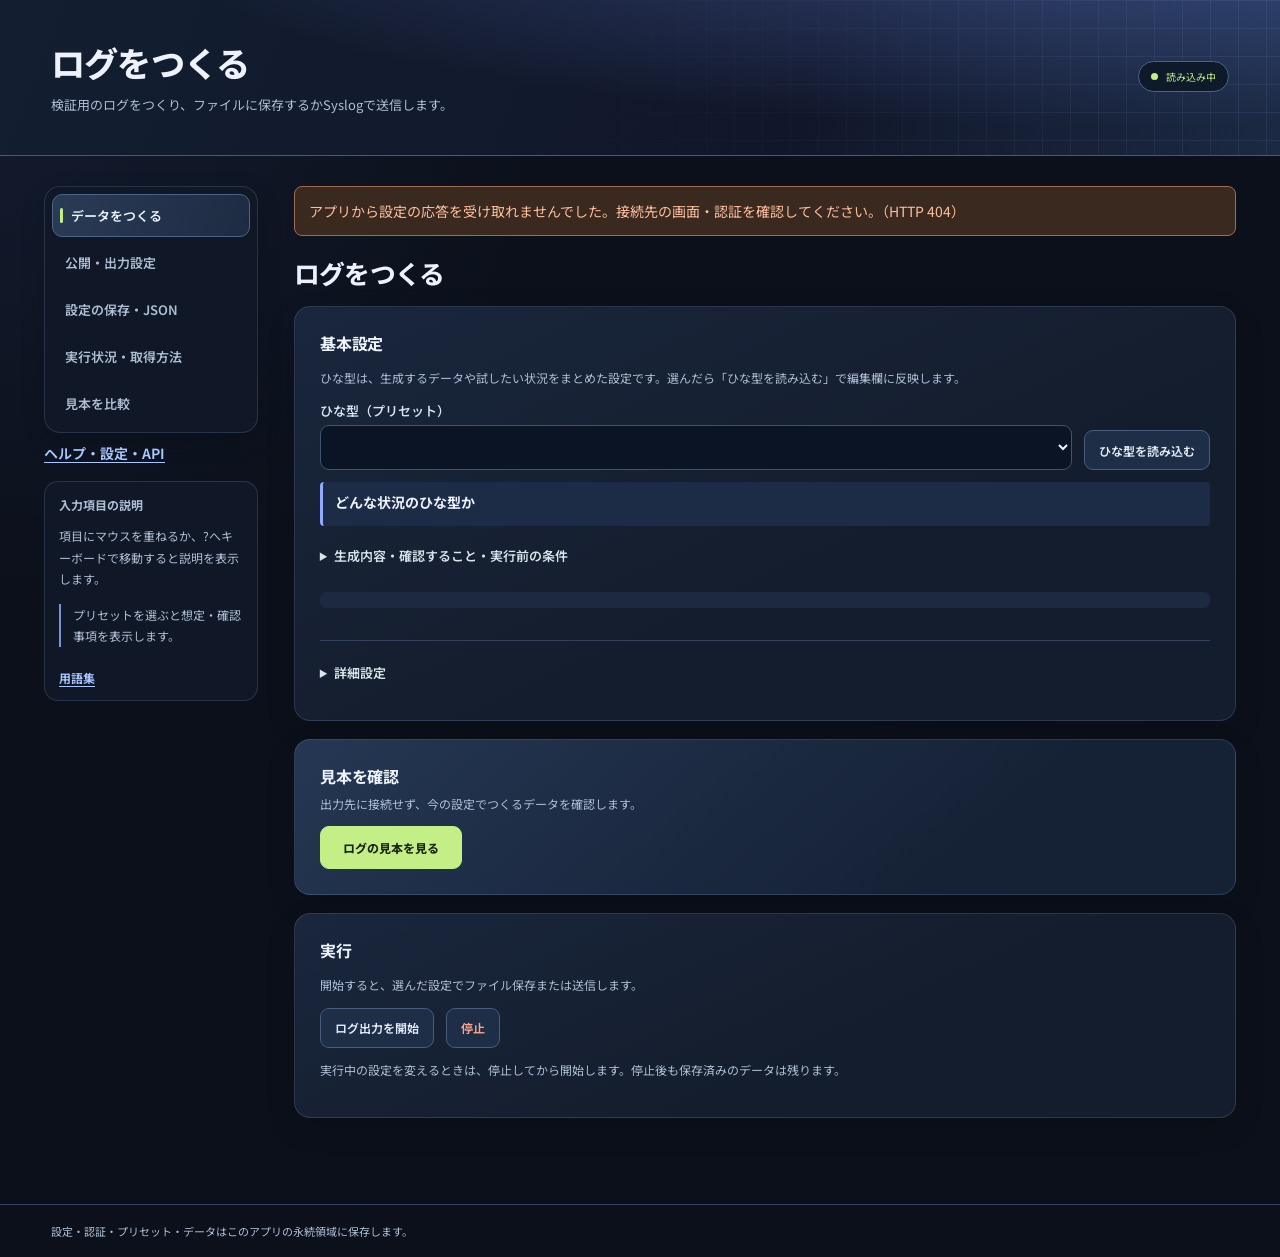
==== commit 8dca1b02: "Improve product documentation, validation and operations" ====
--- a/static/index.html
+++ b/static/index.html
@@ -6,7 +6,9 @@
     <meta name="viewport" content="width=device-width,initial-scale=1" />
     <title>Factory Source Studio</title>
     <link rel="stylesheet" href="/static/style.css" />
+    <link rel="stylesheet" href="/static/help.css" />
     <script src="/static/comparison.js" defer></script>
+    <script src="/static/api-client.js" defer></script>
     <script src="/static/app.js" defer></script>
   </head>
   <body>
@@ -28,12 +30,14 @@
           ><button data-tab="monitor" class="nav">実行状況・取得方法</button>
           <button class="nav" type="button" data-tab="comparison">見本を比較</button>
         </nav>
+        <a class="help-entry" href="/help/">ヘルプ・設定・API</a>
         <div class="aside-note">
           <strong>入力項目の説明</strong>
           <p>
             項目にマウスを重ねるか、?へキーボードで移動すると説明を表示します。
           </p>
           <p id="contextHelp">プリセットを選ぶと想定・確認事項を表示します。</p>
+          <a class="help-entry" href="/help/glossary.html">用語集</a>
         </div>
       </aside>
       <main>
@@ -162,7 +166,12 @@
             </label>
             <div class="actionbar">
               <button id="applyJson">JSONを画面へ反映</button>
+              <label class="checkline">
+                <input type="checkbox" id="compactExport" checked />
+                既定値を省略
+              </label>
               <button id="exportJson">JSONを書き出す</button>
+              <a class="help-entry" href="/help/templates.html">JSONの書き方</a>
             </div>
           </div>
         </section>
--- a/static/style.css
+++ b/static/style.css
@@ -1,16 +1,17 @@
 @font-face {
-  font-family: "Zen Kaku Gothic New";
-  src: url("/static/fonts/zen-kaku-gothic-new-regular.woff2") format("woff2");
+  font-family: "Noto Sans JP";
+  src: url("/static/fonts/noto-sans-jp-all.woff2") format("woff2");
   font-style: normal;
-  font-weight: 400 500;
+  font-weight: 100 900;
   font-display: swap;
 }
 @font-face {
-  font-family: "Zen Kaku Gothic New";
-  src: url("/static/fonts/zen-kaku-gothic-new-bold.woff2") format("woff2");
+  font-family: "Noto Sans JP";
+  src: url("/static/fonts/noto-sans-jp-ui.woff2") format("woff2");
   font-style: normal;
-  font-weight: 600 800;
+  font-weight: 100 900;
   font-display: swap;
+  unicode-range: U+0020-007E, U+00B5, U+00B7, U+00D7, U+2014, U+2026, U+2191-2193, U+3000-303F, U+3041-3096, U+3099-30FF, U+4E00, U+4E07, U+4E09-4E0B, U+4E0D-4E0E, U+4E21, U+4E26, U+4E2D, U+4E38, U+4E3B, U+4E71, U+4E86, U+4E88, U+4E8B-4E8C, U+4E92, U+4EA4, U+4EBA, U+4ECA, U+4ED5-4ED6, U+4ED8, U+4EE3, U+4EE5, U+4EEE, U+4EF6, U+4EFB, U+4F11, U+4F1D, U+4F34, U+4F3C, U+4F4D-4F4E, U+4F53, U+4F55, U+4F59, U+4F5C, U+4F7F, U+4F8B, U+4F9B, U+4F9D, U+4FA1, U+4FC2, U+4FDD, U+4FE1, U+500B, U+500D, U+5019, U+5024, U+504F, U+505C, U+5065, U+5074, U+507D, U+5099, U+50B7, U+50BE, U+50CD, U+50CF, U+5104, U+512A, U+5143, U+5148, U+5165, U+5168, U+516C, U+5171, U+5177, U+5185, U+518D, U+5199, U+51AA, U+51E6, U+51FA, U+5206-5207, U+5217, U+521D, U+5224-5225, U+5229, U+5230, U+5236, U+523B, U+5247, U+524A, U+524D, U+526F, U+5272, U+529B, U+529F-52A0, U+52A9, U+52B9, U+52D5, U+52D9, U+52DD, U+5305, U+5316, U+533A, U+533F, U+534A, U+5354, U+5358, U+5370, U+5373, U+5378, U+539F, U+53B3, U+53BB, U+53C2, U+53CA, U+53CD-53CE, U+53D6-53D7, U+53E3-53E4, U+53EF-53F0, U+53F3, U+53F7, U+5404, U+5408, U+540C-540D, U+5411, U+5426, U+542B, U+544A, U+5468, U+5473, U+547C-547D, U+548C, U+54C1, U+554F, U+5668, U+56DB, U+56DE, U+56F2-56F3, U+56FA, U+5727-5728, U+5730, U+5747, U+5766, U+578B, U+57CB, U+57DF, U+57FA, U+5831, U+5834, U+5883, U+5897, U+58CA, U+58F2, U+5909, U+5916, U+591A, U+5927, U+5931, U+5951, U+5968, U+59A5, U+59A8, U+59CB, U+59D4, U+5B50, U+5B57-5B58, U+5B88-5B89, U+5B8C, U+5B9A-5B9B, U+5B9F, U+5BA3, U+5BB3, U+5BB9, U+5BC4, U+5BC6, U+5BF8, U+5BFE-5BFF, U+5C02, U+5C0A, U+5C0E-5C0F, U+5C11, U+5C3E, U+5C4A, U+5C55, U+5C5E, U+5C64-5C65, U+5C90, U+5D29, U+5DE1, U+5DE5-5DE6, U+5DE8, U+5DEE, U+5DF1, U+5DFB, U+5E03, U+5E0C, U+5E2F-5E30, U+5E38, U+5E45, U+5E73-5E74, U+5E8F, U+5E95, U+5EA6-5EA7, U+5EAB, U+5EC3, U+5EF6, U+5F0F, U+5F15, U+5F27, U+5F35, U+5F37, U+5F53, U+5F62, U+5F71, U+5F85, U+5F8C, U+5F90, U+5F93, U+5F97, U+5FA1, U+5FA9, U+5FC3, U+5FC5, U+5FDC, U+6027, U+60C5, U+60F3, U+610F, U+614B, U+61B6, U+6210, U+623B, U+6240, U+624B, U+6271, U+627F-6280, U+6291, U+6295, U+6298, U+629E, U+62BC-62BD, U+62C5, U+62D2, U+62E0-62E1, U+62EC, U+6301, U+6307, U+6319, U+632F, U+633F, U+6357, U+6368, U+6392, U+639B, U+63A1-63A2, U+63A5, U+63A8, U+63C3, U+63CF-63D0, U+63DB, U+63E1, U+63F4, U+640D, U+643A, U+6442, U+64CD, U+64EC, U+652F, U+6539, U+653E, U+6557, U+6563, U+6570, U+6574, U+6587, U+659C, U+65AD, U+65B0, U+65B9, U+65BD, U+65E2, U+65E5, U+65E7, U+6607, U+660E, U+6620, U+6642, U+666F, U+6697, U+66F4, U+66F8, U+66FF-6700, U+6709, U+671B, U+671F, U+672A-672C, U+675F, U+6761, U+6765, U+6790, U+679A, U+679C, U+67A0, U+67B6, U+67FB, U+6821, U+683C, U+6841, U+6848, U+68B1, U+68DA, U+691C, U+696D, U+69CB, U+69D8, U+6A19, U+6A21, U+6A29-6A2A, U+6A5F, U+6B04, U+6B20-6B21, U+6B62-6B63, U+6B69, U+6B74, U+6B8A-6B8B, U+6BB5, U+6BCD-6BCE, U+6BD4, U+6C0F, U+6C17, U+6C38, U+6C42, U+6C4E, U+6C7A, U+6CBF, U+6CC1, U+6CD5, U+6CE2, U+6CE8, U+6D3E, U+6D41, U+6D6E, U+6D88, U+6DF1, U+6DF7, U+6DFB, U+6E08-6E09, U+6E21, U+6E29, U+6E2C, U+6E80, U+6E90, U+6E96, U+6EDE, U+6F0F, U+6F14, U+70B9, U+7121, U+7167, U+71B1, U+7247-7248, U+7269, U+7279, U+72B6, U+72EC, U+7336, U+7387, U+73FE, U+7406, U+74B0, U+751F, U+7523, U+7528, U+7531, U+753B, U+754C, U+7559, U+7565, U+756A, U+7570, U+758E, U+7591, U+767A-767B, U+767D, U+7684, U+76BF, U+76E3-76E4, U+76EE, U+76F4, U+76F8, U+76FE, U+7701, U+771F, U+7740, U+77AC, U+77DB, U+77E5, U+77ED, U+7834, U+78BA, U+793A, U+7968, U+7981, U+79D2, U+79D8, U+79F0, U+79FB, U+7A0B, U+7A0E, U+7A2E, U+7A3C, U+7A4D, U+7A7A, U+7A81, U+7A93, U+7ACB, U+7AEF, U+7AF6, U+7B26, U+7B2C, U+7B49, U+7B54, U+7B87, U+7B97, U+7BA1, U+7BC0, U+7BC4, U+7BC9, U+7C21, U+7C8B, U+7C92, U+7CBE, U+7CFB, U+7D04, U+7D0B, U+7D0D, U+7D14, U+7D20, U+7D22, U+7D2F-7D30, U+7D42, U+7D44, U+7D4C, U+7D50, U+7D5E, U+7D61, U+7D71, U+7D76, U+7D99-7D9A, U+7DAD, U+7DCF, U+7DD2, U+7DDA, U+7DE8-7DE9, U+7E1B, U+7E26, U+7E2E, U+7E3E, U+7E70, U+7F6E, U+7F72, U+7FA4, U+7FA9, U+8005, U+80A2, U+80CC, U+80FD, U+8108, U+81EA, U+81F4, U+822C, U+826F, U+8272, U+82F1, U+8377, U+843D, U+884C, U+8853, U+885D, U+8868, U+88C5, U+88D5, U+88DC, U+88FD, U+8907, U+8981, U+898B, U+898F, U+8996, U+89A7, U+89AA, U+89B3, U+89E3, U+89E6, U+8A00, U+8A08, U+8A18, U+8A2D, U+8A31, U+8A33, U+8A3C, U+8A55, U+8A66, U+8A70, U+8A72-8A73, U+8A8D, U+8A9E, U+8AA4, U+8AAC-8AAD, U+8ABF, U+8ACB, U+8AD6, U+8B58, U+8B66, U+8B72, U+8B77, U+8C61, U+8CA0, U+8CA8, U+8CB8, U+8CBC, U+8CC7, U+8CEA, U+8CFC, U+8D64, U+8D70, U+8D77, U+8D85, U+8D8A, U+8DB3, U+8DE1, U+8DEF, U+8EE2, U+8EF8, U+8EFD, U+8F03, U+8F09, U+8F9E, U+8FBA, U+8FBC, U+8FBF, U+8FC2, U+8FD1, U+8FD4, U+8FF0, U+8FFD, U+9001, U+9006, U+9010, U+9014, U+901A, U+901F-9020, U+9023, U+9032, U+9045, U+904E, U+9054-9055, U+9069, U+9077-9078, U+907F, U+90E8, U+914D, U+91C8, U+91CD, U+91CF, U+91D1, U+91DD, U+9332, U+9375, U+9396, U+9577, U+9580, U+9589, U+958B, U+9593, U+95A2, U+95B2, U+95BE, U+9632, U+964D, U+9650, U+9664-9665, U+968E, U+9694, U+969B-969C, U+96A0, U+96A3, U+96C6, U+96E2, U+9732, U+9752, U+9759, U+975E, U+9762, U+97FF, U+9805-9806, U+9808, U+9818, U+982D, U+983B-983C, U+984D, U+985E, U+98DB, U+98DF, U+9A13, U+9AA8, U+9AD8, U+9ED9, U+FF01-FF9F, U+FFA1-FFBE, U+FFC2-FFC7, U+FFCA-FFCF, U+FFD2-FFD7, U+FFDA-FFDC, U+FFE0-FFE6, U+FFE8-FFEE;
 }
 /* 画面共通の色・配置・入力部品を定義する。JSはactive等のクラスを切り替えるだけで、表示の見た目はここが担当する。 */
 :root {
@@ -23,7 +24,7 @@
   --muted: #9dafbb;
   --accent: #72dec7;
   --warn: #f7c783;
-  font-family: "Zen Kaku Gothic New", "Hiragino Sans", "Yu Gothic", "Meiryo", system-ui, sans-serif;
+  font-family: "Noto Sans JP", "Hiragino Sans", "Yu Gothic", "Meiryo", "Noto Sans CJK JP", sans-serif;
   font-size: 14px;
 }
 * {
@@ -177,7 +178,7 @@
 textarea {
   resize: vertical;
   line-height: 1.6;
-  font-family: ui-monospace, SFMono-Regular, Consolas, "Zen Kaku Gothic New", "Yu Gothic", monospace;
+  font-family: ui-monospace, SFMono-Regular, Consolas, "Noto Sans JP", "Yu Gothic", "Noto Sans CJK JP", monospace;
 }
 input:focus,
 select:focus,
@@ -764,3 +765,351 @@
 .comparison-table .comparison-changed {
   background: rgba(59, 178, 160, 0.14);
 }
+
+/* 画面全体で使う余白・階層・操作状態 */
+:root {
+  --bg: #0b101a;
+  --panel: #141d2d;
+  --panel2: #1c2940;
+  --line: #34435d;
+  --ink: #edf2fc;
+  --muted: #aebed5;
+  --accent: #c4ef86;
+  --warn: #ffd28b;
+  --input: #0b1425;
+  --focus: #c4ef86;
+  --edge: rgba(168, 192, 239, .16);
+  font-size: 14px;
+  font-kerning: normal;
+}
+body {
+  min-height: 100vh;
+  background:
+    radial-gradient(ellipse at 0% 8%, rgba(58, 83, 149, .16), transparent 40rem),
+    var(--bg);
+}
+header {
+  isolation: isolate;
+  position: relative;
+  min-height: 156px;
+  padding: 28px max(4vw, calc((100vw - 1390px) / 2)) 30px;
+  gap: 18px;
+  background:
+    radial-gradient(ellipse at 90% -45%, rgba(115, 150, 255, .35), transparent 62%),
+    linear-gradient(112deg, #131e31, #11172a 63%, #1b2942);
+  border-bottom-color: #455b7d;
+}
+header::before {
+  content: "";
+  position: absolute;
+  z-index: -1;
+  inset: 0 0 0 42%;
+  background-image:
+    linear-gradient(rgba(164, 191, 247, .09) 1px, transparent 1px),
+    linear-gradient(90deg, rgba(164, 191, 247, .09) 1px, transparent 1px);
+  background-size: 28px 28px;
+  mask-image: linear-gradient(90deg, transparent, black);
+  pointer-events: none;
+}
+header > div {
+  min-width: 0;
+}
+header h1 {
+  font-size: clamp(25px, 1.8vw + .8rem, 40px);
+  line-height: 1.18;
+  letter-spacing: -.025em;
+  font-weight: 780;
+  margin: 4px 0 12px;
+  overflow-wrap: anywhere;
+}
+header p {
+  max-width: 75ch;
+  line-height: 1.65;
+  font-size: 13px;
+}
+header > .badge {
+  display: inline-flex;
+  align-items: center;
+  gap: 8px;
+  padding: 7px 12px;
+  border-radius: 99px;
+  background: #0e192a;
+  border-color: #486681;
+  font-variant-numeric: tabular-nums;
+}
+header > .badge::before {
+  content: "";
+  width: 7px;
+  height: 7px;
+  border-radius: 50%;
+  background: currentColor;
+  flex: 0 0 auto;
+}
+.layout {
+  max-width: 1460px;
+  padding: 30px clamp(16px, 3.6vw, 44px) 68px;
+  gap: clamp(18px, 2.8vw, 40px);
+  grid-template-columns: 214px minmax(0, 1fr);
+}
+.layout > aside,
+.layout > main {
+  padding: 0;
+  border-right: 0;
+  min-width: 0;
+}
+.layout > aside > nav {
+  gap: 4px;
+  padding: 7px;
+  min-width: 0;
+  background: #101827;
+  border: 1px solid var(--edge);
+  border-radius: 16px;
+  box-shadow: 0 8px 24px rgb(0 0 0 / .15);
+}
+nav .nav {
+  position: relative;
+  display: flex;
+  justify-content: flex-start;
+  align-items: center;
+  min-height: 43px;
+  min-width: 0;
+  padding: 10px 12px;
+  gap: 6px;
+  border-radius: 10px;
+  border-color: transparent;
+  background: transparent;
+  font-size: 13px;
+  font-weight: 600;
+  white-space: normal;
+  overflow-wrap: anywhere;
+}
+nav .nav:hover {
+  background: #1a2840;
+}
+nav .nav.active {
+  background: linear-gradient(100deg, #2a3b55, #1e2b43);
+  border-color: #4c6384;
+  color: #eef4ff;
+  padding-left: 18px;
+}
+nav .nav.active::before {
+  content: "";
+  position: absolute;
+  left: 7px;
+  width: 3px;
+  height: 15px;
+  border-radius: 3px;
+  background: var(--accent);
+}
+.aside-note {
+  margin-top: 18px;
+  padding: 14px;
+  border: 1px solid var(--edge);
+  border-radius: 14px;
+  color: var(--muted);
+  background: #101827;
+}
+#contextHelp {
+  margin-top: 14px;
+  color: var(--muted);
+  border-color: #7895d4;
+}
+main h2 {
+  color: var(--ink);
+  font-size: clamp(22px, 1.25vw + .7rem, 31px);
+  line-height: 1.28;
+  margin: 0 0 17px;
+  letter-spacing: -.026em;
+  font-weight: 760;
+  overflow-wrap: anywhere;
+}
+main h3 {
+  font-size: 16px;
+  line-height: 1.4;
+  font-weight: 720;
+  letter-spacing: -.01em;
+}
+.card {
+  padding: clamp(15px, 2.1vw, 25px);
+  border: 1px solid var(--edge);
+  border-radius: 16px;
+  background: linear-gradient(155deg, #19263c, var(--panel) 60%);
+  box-shadow: 0 10px 30px rgb(0 0 0 / .12);
+}
+label,
+.field-label {
+  color: #d7e2f4;
+  font-size: 13px;
+  line-height: 1.5;
+  font-weight: 570;
+}
+input,
+select,
+textarea {
+  border-color: #405370;
+  border-radius: 9px;
+  background-color: var(--input);
+  color: var(--ink);
+}
+input:focus-visible,
+select:focus-visible,
+textarea:focus-visible,
+summary:focus-visible,
+button:focus-visible,
+[tabindex="0"]:focus-visible {
+  outline: 2px solid var(--focus);
+  outline-offset: 3px;
+}
+button {
+  border-radius: 9px;
+  min-height: 40px;
+  border-color: #485c7d;
+  background-color: #1f2e47;
+  color: #e4ecfc;
+  font-weight: 620;
+}
+button:hover:not(:disabled) {
+  border-color: #aac2e8;
+}
+button.primary {
+  border-color: var(--accent);
+  background: var(--accent);
+  color: #182411;
+  font-weight: 750;
+}
+button.primary:hover:not(:disabled) {
+  border-color: #e8ffc7;
+  background: #d9fbad;
+  color: #111b0c;
+}
+button:disabled {
+  opacity: .58;
+}
+.card .badge {
+  background: #1c2b43;
+  border-color: #465d81;
+}
+.preset-scenario {
+  border-left: 3px solid #91aaff;
+  background: #1d2c46;
+}
+.preview-step {
+  background: linear-gradient(140deg, #253753, #152135 72%);
+}
+summary {
+  color: #e4ecfc;
+  overflow-wrap: anywhere;
+}
+.table-scroll,
+.comparison-table {
+  border: 1px solid var(--edge);
+  border-radius: 10px;
+}
+th {
+  color: #d3def2;
+  background: #1b2a43;
+}
+pre,
+.code {
+  background: #0a1323;
+  border-color: #344662;
+  color: #d7e6fd;
+  font-variant-numeric: tabular-nums;
+}
+.comparison-table .comparison-changed {
+  background: rgba(163, 215, 109, .12);
+}
+.comparison-catalog button[aria-pressed="true"],
+.comparison-selection li {
+  border-color: #89ac65;
+  background: rgba(171, 222, 120, .13);
+}
+@media (max-width: 760px) {
+  header {
+    min-height: 0;
+    padding: 22px 4vw;
+  }
+  .layout {
+    display: grid;
+    grid-template-columns: minmax(0, 1fr);
+    padding-top: 16px;
+    gap: 20px;
+  }
+  .layout > aside > nav {
+    display: grid;
+    grid-template-columns: repeat(3, minmax(0, 1fr));
+  }
+  .layout > aside > nav > .nav {
+    justify-content: flex-start;
+    font-size: 12px;
+  }
+  .layout > aside > .aside-note {
+    display: none;
+  }
+}
+@media (max-width: 480px) {
+  header {
+    align-items: flex-start;
+  }
+  header p {
+    font-size: 12px;
+  }
+  .layout > aside > nav {
+    grid-template-columns: repeat(2, minmax(0, 1fr));
+  }
+}
+
+@media (max-width: 980px) {
+  .layout {
+    grid-template-columns: minmax(0, 1fr);
+    padding-top: 16px;
+    gap: 20px;
+  }
+  .layout > aside > nav {
+    display: grid;
+    grid-template-columns: repeat(auto-fit, minmax(min(150px, 100%), 1fr));
+  }
+  .layout > aside > .aside-note {
+    display: none;
+  }
+}
+@media (max-width: 520px) {
+  .section-head {
+    flex-wrap: wrap;
+    align-items: flex-start;
+    gap: 10px 14px;
+  }
+  .section-head button {
+    flex: 0 0 auto;
+    max-width: 100%;
+  }
+  .layout > aside > nav {
+    grid-template-columns: repeat(2, minmax(0, 1fr));
+  }
+  .layout > aside > nav > .nav {
+    padding-inline: 8px;
+    word-break: auto-phrase;
+  }
+  .layout > aside > nav > .nav.active {
+    padding-left: 12px;
+  }
+  .layout > aside > nav > .nav.active::before {
+    left: 4px;
+  }
+}
+select {
+  text-overflow: ellipsis;
+}
+
+@media (max-width: 980px) {
+  .field-head {
+    grid-template-columns: repeat(2, minmax(0, 1fr));
+  }
+  .field-head > :first-child,
+  .field-head > .field-actions {
+    grid-column: 1 / -1;
+  }
+  .field-head > .field-actions {
+    flex-wrap: wrap;
+  }
+}
--- a/static/help.css
+++ b/static/help.css
@@ -0,0 +1,82 @@
+.help-page {
+  min-width: 0;
+  margin: 0;
+  color: #e9f0fb;
+}
+.help-top, .help-layout {
+  width: min(1280px, 100% - 40px);
+  margin-inline: auto;
+}
+.help-top {
+  display: flex;
+  flex-wrap: wrap;
+  align-items: center;
+  justify-content: space-between;
+  gap: 12px 24px;
+  padding-block: 24px;
+  border-bottom: 1px solid #354766;
+}
+.help-page a { color: #a9c6ff; overflow-wrap: anywhere; }
+.help-top .help-home { color: #e9f0fb; font-weight: 800; font-size: 1.2rem; text-decoration: none; }
+.help-layout {
+  display: grid;
+  grid-template-columns: 216px minmax(0, 1fr);
+  align-items: start;
+  gap: clamp(20px, 4vw, 50px);
+  padding-block: 25px 70px;
+}
+.help-page .help-nav {
+  display: flex;
+  flex-direction: column;
+  padding: 8px;
+  gap: 4px;
+  border: 1px solid #354766;
+  border-radius: 15px;
+  background: #151f31;
+}
+.help-nav a {
+  display: block;
+  padding: 11px 12px;
+  border-radius: 9px;
+  text-decoration: none;
+  color: #e9f0fb;
+  font-weight: 650;
+  font-size: .92rem;
+}
+.help-nav a[aria-current] { background: #263750; box-shadow: inset 3px 0 #c6ef83; }
+.help-nav a:hover { background: #263750; }
+.help-content { min-width: 0; max-width: 100%; line-height: 1.85; }
+.help-content h1 { font-size: clamp(1.65rem, 4vw, 2.7rem); line-height: 1.35; overflow-wrap: anywhere; }
+.help-content h2 { margin-top: 2.25rem; border-bottom: 1px solid #354766; padding-bottom: .45em; }
+.help-content h3 { margin-top: 1.5rem; }
+.help-content :is(h2, h3) { scroll-margin-top: 1rem; }
+.help-content p { max-width: 77ch; }
+.help-content li + li { margin-top: .55em; }
+.help-content :is(ul, ol) { padding-inline-start: 1.75em; }
+.help-content img { display: block; max-width: 100%; height: auto; border: 1px solid #354766; border-radius: 12px; }
+.help-content table { width: 100%; table-layout: fixed; }
+.help-content th, .help-content td { white-space: normal; overflow-wrap: anywhere; vertical-align: top; }
+.help-content pre { white-space: pre; overflow: auto; max-width: 100%; }
+.help-content :not(pre) > code { color: #d3e8ff; background: #20304a; padding: .09em .28em; border-radius: 3px; overflow-wrap: anywhere; }
+.help-content .help-outline { display: flex; flex-wrap: wrap; gap: 6px 16px; padding: 10px 0 18px; font-size: .88rem; }
+.help-search { padding: 12px 16px; border: 1px solid #354766; border-radius: 10px; background: #151f31; }
+.help-search label { display: block; }
+.help-search input { width: 100%; }
+.help-search p { margin-bottom: 0; }
+.help-content [hidden], .help-search[hidden] { display: none; }
+.help-skip { position: fixed; top: 12px; left: 12px; z-index: 9; padding: 10px; background: #101727; transform: translateY(-130%); }
+.help-skip:focus { transform: translateY(0); }
+.help-entry { display: inline-block; margin-top: 10px; color: #a9c6ff; font-weight: 650; text-decoration: underline; text-underline-offset: .22em; }
+@media (max-width: 780px) {
+  .help-top, .help-layout { width: calc(100% - 32px); }
+  .help-layout { grid-template-columns: minmax(0, 1fr); gap: 14px; }
+  .help-page .help-nav { display: grid; grid-template-columns: repeat(auto-fit, minmax(132px, 1fr)); }
+}
+@media (max-width: 520px) {
+  .help-content :is(th, td) { padding: .4rem; font-size: .87rem; }
+  .help-nav a { padding: 9px; }
+}
+
+.checkline { display: inline-flex; align-items: center; flex-wrap: wrap; gap: .42rem; }
+.checkline input[type=checkbox] { width: auto; }
+#notice { white-space: pre-wrap; overflow-wrap: anywhere; }
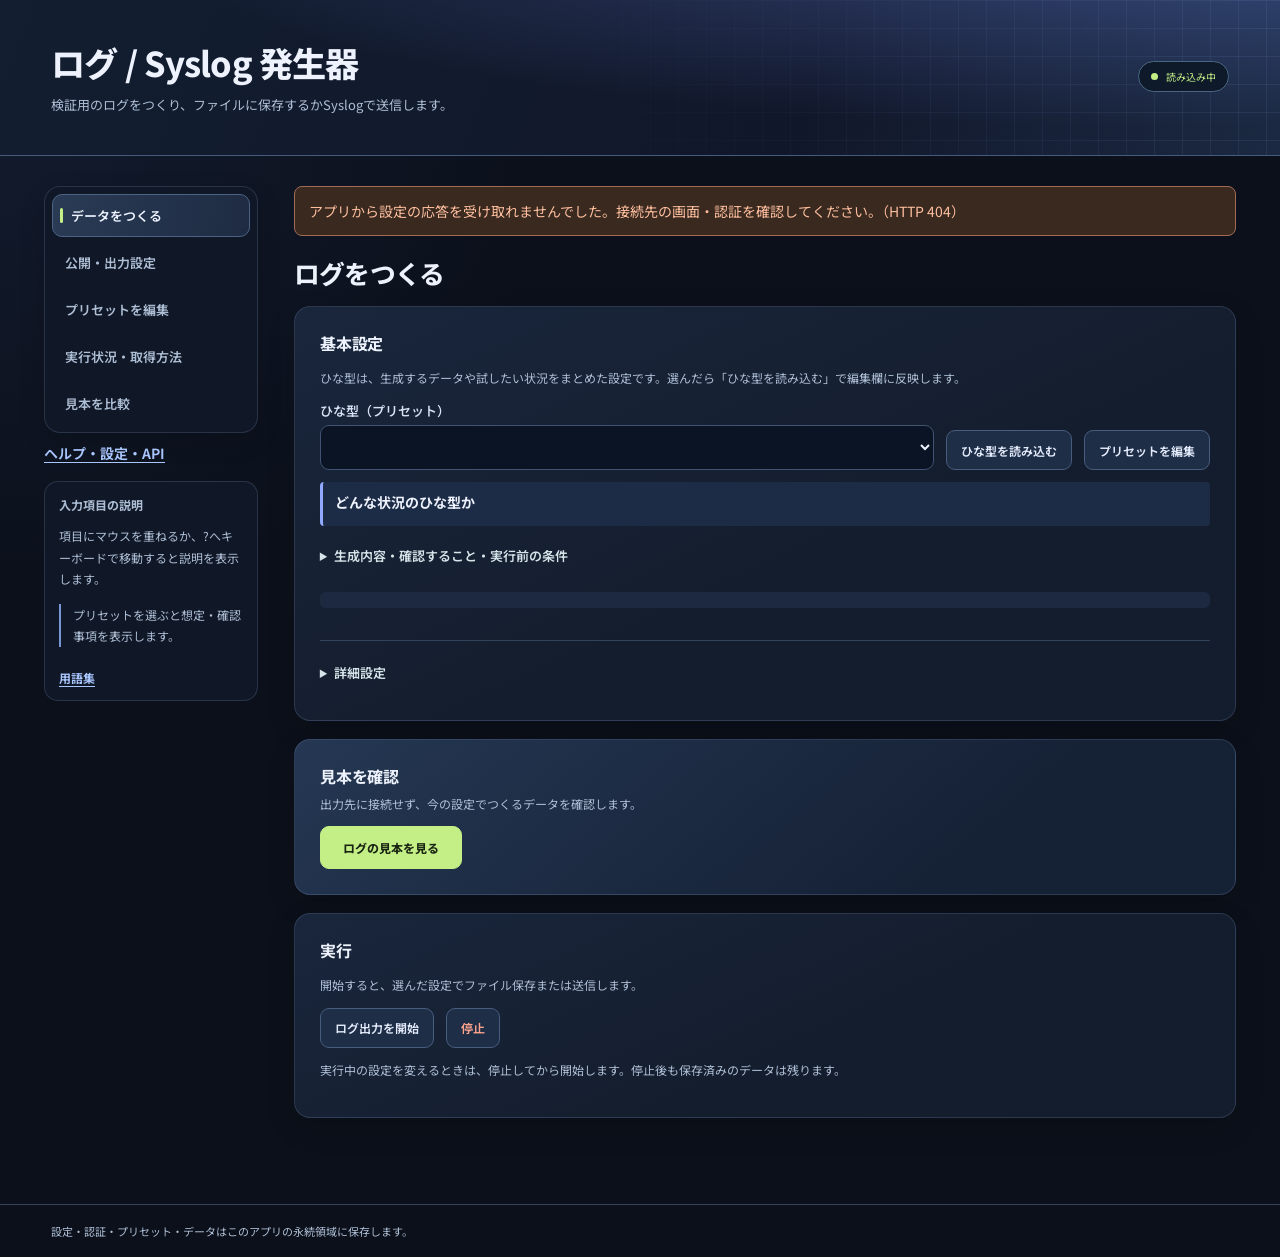
==== commit dbb54412: "Add an interactive preset editor" ====
--- a/static/index.html
+++ b/static/index.html
@@ -4,17 +4,20 @@
   <head>
     <meta charset="utf-8" />
     <meta name="viewport" content="width=device-width,initial-scale=1" />
-    <title>Factory Source Studio</title>
+    <title>ログ / Syslog 発生器</title>
     <link rel="stylesheet" href="/static/style.css" />
     <link rel="stylesheet" href="/static/help.css" />
     <script src="/static/comparison.js" defer></script>
     <script src="/static/api-client.js" defer></script>
+    <link rel="stylesheet" href="/static/preset-editor.css" />
+    <script src="/static/preset-editor-config.js" defer></script>
+    <script src="/static/preset-editor.js" defer></script>
     <script src="/static/app.js" defer></script>
   </head>
   <body>
     <header>
       <div>
-        <h1 id="title">ログをつくる</h1>
+        <h1 id="title">ログ / Syslog 発生器</h1>
         <p>検証用のログをつくり、ファイルに保存するかSyslogで送信します。</p>
       </div>
       <span id="status" class="badge">読み込み中</span>
@@ -26,7 +29,7 @@
           <button data-tab="generate" class="nav active">データをつくる</button
           ><button data-tab="profiles" class="nav">
             公開・出力設定</button
-          ><button data-tab="json" class="nav">設定の保存・JSON</button
+          ><button data-tab="json" class="nav">プリセットを編集</button
           ><button data-tab="monitor" class="nav">実行状況・取得方法</button>
           <button class="nav" type="button" data-tab="comparison">見本を比較</button>
         </nav>
@@ -42,6 +45,7 @@
       </aside>
       <main>
         <div id="notice" role="status" aria-live="polite"></div>
+        <p id="previewWarnings" class="note" style="white-space: pre-wrap" role="status" hidden></p>
         <section id="generate" class="tab active">
           <h2>ログをつくる</h2>
           <section class="card" aria-labelledby="basicTitle">
@@ -50,6 +54,7 @@
             <div class="toolbar">
               <label>ひな型（プリセット）<select id="presetSelect"></select></label>
               <button id="loadPreset" type="button">ひな型を読み込む</button>
+              <button id="editSelectedPreset" type="button">プリセットを編集</button>
             </div>
             <div class="preset-scenario">
               <strong>どんな状況のひな型か</strong>
@@ -133,47 +138,8 @@
           </details>
         </section>
         <section id="json" class="tab">
-          <h2>プリセットJSON</h2>
-          <div class="card">
-            <section id="presetMetadata" aria-label="ひな型を保存">
-              <h3>ひな型を保存</h3>
-              <p class="muted">新しく保存するときは、既存のひな型と異なるIDを使います。</p>
-              <div class="preset-metadata-fields">
-                <div class="control"><label for="presetId">プリセットID</label>
-                  <input id="presetId" maxlength="64" placeholder="my-preset" />
-                </div>
-                <div class="control"><label for="presetDisplayName">ひな型の表示名（任意）</label>
-                  <input id="presetDisplayName" maxlength="120" placeholder="今の名前を使う場合は空欄" />
-                </div>
-              </div>
-              <label for="presetPurpose">想定する状況（任意）</label>
-              <textarea id="presetPurpose" maxlength="1000" rows="2" placeholder="何を試すのか、結果のどこを見るのか"></textarea>
-              <button id="savePreset" class="primary" type="button">ひな型として保存</button>
-            </section>
-            <label
-              >JSONファイルを読み込む<input
-                id="importJson"
-                type="file"
-                accept=".json,application/json" /></label
-            ><label
-              data-help="生成条件と設定を完全なJSONで編集。認証情報は別のプロファイルに保存します。"
-              >設定JSON<textarea
-                id="jsonText"
-                rows="28"
-                spellcheck="false"
-                class="code"
-              ></textarea>
-            </label>
-            <div class="actionbar">
-              <button id="applyJson">JSONを画面へ反映</button>
-              <label class="checkline">
-                <input type="checkbox" id="compactExport" checked />
-                既定値を省略
-              </label>
-              <button id="exportJson">JSONを書き出す</button>
-              <a class="help-entry" href="/help/templates.html">JSONの書き方</a>
-            </div>
-          </div>
+          <h2>プリセットを編集</h2>
+          <div id="presetEditor"></div>
         </section>
         <section id="monitor" class="tab">
           <h2>現在値と取得方法</h2>
--- a/static/style.css
+++ b/static/style.css
@@ -1,10 +1,3 @@
-@font-face {
-  font-family: "Noto Sans JP";
-  src: url("/static/fonts/noto-sans-jp-all.woff2") format("woff2");
-  font-style: normal;
-  font-weight: 100 900;
-  font-display: swap;
-}
 @font-face {
   font-family: "Noto Sans JP";
   src: url("/static/fonts/noto-sans-jp-ui.woff2") format("woff2");
--- a/static/preset-editor.css
+++ b/static/preset-editor.css
@@ -0,0 +1,136 @@
+#presetEditor {
+  --pe-border: var(--border, var(--line, #3d4b5f));
+  --pe-muted: var(--muted, #9fb3c9);
+  --pe-bg: var(--panel, #122135);
+  --pe-surface: var(--surface, var(--panel2, #15273e));
+  --pe-accent: var(--accent, #61a9fa);
+  max-width: 100%;
+  min-width: 0;
+}
+#presetEditor [hidden] { display: none !important; }
+#presetEditor h3, #presetEditor h4, #presetEditor h5 { margin: 0; line-height: 1.35; }
+#presetEditor h4 { font-size: 1rem; }
+#presetEditor h5 { font-size: .95rem; }
+#presetEditor label { display: grid; gap: .35rem; min-width: 0; }
+#presetEditor select, #presetEditor textarea, #presetEditor input:not([type="checkbox"]) {
+  width: 100%;
+  min-width: 0;
+  padding: .55rem .65rem;
+}
+#presetEditor textarea { resize: vertical; }
+#presetEditor button { min-height: 2.4rem; }
+#presetEditor button:focus-visible, #presetEditor a:focus-visible, #presetEditor summary:focus-visible {
+  outline: 2px solid var(--pe-accent);
+  outline-offset: 3px;
+}
+#presetEditor :disabled { opacity: .55; cursor: default; }
+#presetEditor pre { margin: .35rem 0 0; overflow-wrap: anywhere; white-space: pre-wrap; }
+#presetEditor .pe-heading { display: flex; justify-content: space-between; gap: .75rem; flex-wrap: wrap; margin: 0 0 1rem; }
+#presetEditor .pe-heading p { margin: .4rem 0; color: var(--pe-muted); max-width: 72ch; text-wrap: pretty; }
+#presetEditor .pe-layout {
+  display: grid;
+  grid-template-columns: minmax(14rem, 18rem) minmax(0, 1fr);
+  gap: 1rem;
+  align-items: start;
+  min-width: 0;
+  padding: 0;
+  margin: 0;
+  border: 0;
+}
+#presetEditor .pe-library, #presetEditor .pe-section, #presetEditor .pe-workspace-top, #presetEditor .pe-footer {
+  padding: .9rem;
+  background: var(--pe-bg);
+  border: 1px solid var(--pe-border);
+  border-radius: .65rem;
+  min-width: 0;
+}
+#presetEditor .pe-library { display: grid; gap: .7rem; }
+#presetEditor .pe-library-header, #presetEditor .pe-workspace-top {
+  display: flex; flex-wrap: wrap; gap: .5rem; justify-content: space-between; align-items: center;
+}
+#presetEditor .pe-workspace { min-width: 0; display: grid; gap: .7rem; }
+#presetEditor .pe-workspace-top { position: static; min-height: 0; margin: 0; }
+#presetEditor .pe-workspace-top strong, #presetEditor .pe-workspace-top span { display: block; overflow-wrap: anywhere; }
+#presetEditor #pe-state { color: var(--pe-muted); font-size: .88rem; }
+#presetEditor #pe-state[data-dirty="true"], #presetEditor .pe-warning { color: #f4c982; }
+#presetEditor .pe-actions, #presetEditor .pe-modes { display: flex; flex-wrap: wrap; gap: .4rem; align-items: end; }
+#presetEditor .pe-actions > label { flex: 1 1 14rem; }
+#presetEditor .pe-modes button[aria-pressed="true"] { box-shadow: inset 0 -2px var(--pe-accent); border-color: var(--pe-accent); }
+#presetEditor .pe-filters, #presetEditor .pe-fields, #presetEditor .pe-diff-values {
+  display: grid; grid-template-columns: repeat(2, minmax(0, 1fr)); gap: .75rem;
+}
+#presetEditor .pe-filters { gap: .4rem; }
+#presetEditor .pe-list { list-style: none; padding: 0; margin: 0; max-height: 34rem; overflow: auto; }
+#presetEditor .pe-list li { display: flex; align-items: stretch; border-top: 1px solid var(--pe-border); gap: .3rem; padding: .25rem 0; }
+#presetEditor .pe-list li:first-child { border-top: 0; }
+#presetEditor .pe-list .pe-open { flex: 1 1 auto; text-align: start; overflow-wrap: anywhere; min-width: 0; }
+#presetEditor .pe-list small { display: block; font-weight: 400; font-size: .8rem; margin-top: .15rem; color: var(--pe-muted); }
+#presetEditor .pe-list .pe-selected .pe-open { border-color: var(--pe-accent); }
+#presetEditor .pe-star { min-width: 2.4rem; padding: .25rem; }
+#presetEditor .pe-muted, #presetEditor .pe-field-help, #presetEditor .pe-empty { color: var(--pe-muted); }
+#presetEditor .pe-field-help, #presetEditor .pe-muted { overflow-wrap: anywhere; white-space: normal; }
+#presetEditor .pe-field-help { display: block; margin-top: .2rem; font-size: .84rem; }
+#presetEditor .pe-field, #presetEditor .pe-change, #presetEditor .pe-row-editor { min-width: 0; }
+#presetEditor .pe-wide { grid-column: 1 / -1; }
+#presetEditor .pe-boolean { display: grid; grid-template-columns: auto 1fr; align-items: center; gap: .35rem; }
+#presetEditor .pe-boolean input { grid-column: 1; grid-row: 1; }
+#presetEditor .pe-boolean label { grid-column: 2; }
+#presetEditor .pe-boolean small { grid-column: 1 / -1; }
+#presetEditor .pe-checklabel { display: flex; gap: .3rem; align-items: center; }
+#presetEditor .pe-multiselect { display: flex; gap: .5rem; flex-wrap: wrap; }
+#presetEditor .pe-row {
+  border: 1px solid var(--pe-border);
+  background: var(--pe-surface);
+  margin-top: .55rem;
+  padding: .65rem;
+  border-radius: .4rem;
+}
+#presetEditor .pe-row strong { overflow-wrap: anywhere; }
+#presetEditor .pe-row .pe-fields, #presetEditor details[open] > .pe-fields { margin-top: .65rem; }
+#presetEditor #pe-form { display: grid; gap: .55rem; margin-top: .55rem; }
+#presetEditor .pe-section summary { cursor: pointer; font-weight: 650; }
+#presetEditor .pe-code { font-family: ui-monospace, SFMono-Regular, Consolas, "Noto Sans JP", "Yu Gothic", monospace; tab-size: 2; }
+#presetEditor .pe-message, #presetEditor .pe-issues {
+  margin: .65rem 0;
+  padding: .65rem .8rem;
+  background: var(--pe-surface);
+  border-inline-start: 3px solid var(--pe-accent);
+  white-space: pre-wrap;
+  overflow-wrap: anywhere;
+}
+#presetEditor .pe-message[data-kind="error"] { border-inline-start-color: #f69791; }
+#presetEditor .pe-issues { padding-inline-start: 1.9rem; }
+#presetEditor .pe-issues li + li { margin-top: .35rem; }
+#presetEditor .pe-change { padding: .55rem 0; border-bottom: 1px solid var(--pe-border); overflow-wrap: anywhere; }
+#presetEditor .pe-diff-values > div { min-width: 0; background: var(--pe-surface); padding: .4rem; }
+#presetEditor .pe-summary { display: grid; grid-template-columns: minmax(0, 13rem) minmax(0, 1fr); gap: .5rem; }
+#presetEditor .pe-summary dd { margin: 0; white-space: pre-wrap; overflow-wrap: anywhere; }
+#presetEditor .pe-table-scroll { overflow-x: auto; max-width: 100%; margin-block: .5rem; }
+#presetEditor .pe-table-scroll td { max-width: 20rem; overflow-wrap: anywhere; white-space: pre-wrap; }
+#presetEditor .pe-footer { display: grid; gap: .5rem; position: sticky; bottom: .45rem; z-index: 3; box-shadow: 0 .3rem 1.15rem #0006; }
+#presetEditor .pe-footer p { margin: 0; font-size: .85rem; color: var(--pe-muted); }
+#presetEditor .pe-danger { border-color: #d48489; }
+#presetEditor dialog {
+  width: min(26rem, calc(100% - 2rem));
+  border: 1px solid var(--pe-border);
+  color: inherit;
+  background: var(--pe-bg);
+  border-radius: .65rem;
+  padding: 1rem;
+}
+#presetEditor dialog form { display: grid; gap: .6rem; }
+#presetEditor dialog::backdrop { background: rgb(0 0 0 / .65); }
+#presetEditor .pe-visually-hidden { position: absolute; width: 1px; height: 1px; overflow: hidden; clip-path: inset(50%); }
+@media (max-width: 1050px) {
+  #presetEditor .pe-layout { grid-template-columns: minmax(12rem, 15rem) minmax(0, 1fr); }
+  #presetEditor .pe-fields { grid-template-columns: minmax(0, 1fr); }
+}
+@media (max-width: 790px) {
+  #presetEditor .pe-layout { grid-template-columns: minmax(0, 1fr); }
+  #presetEditor .pe-list { max-height: 18rem; }
+  #presetEditor .pe-footer { position: static; }
+}
+@media (max-width: 480px) {
+  #presetEditor .pe-filters, #presetEditor .pe-diff-values, #presetEditor .pe-summary { grid-template-columns: minmax(0, 1fr); }
+  #presetEditor .pe-summary dd { margin-bottom: .35rem; }
+}
